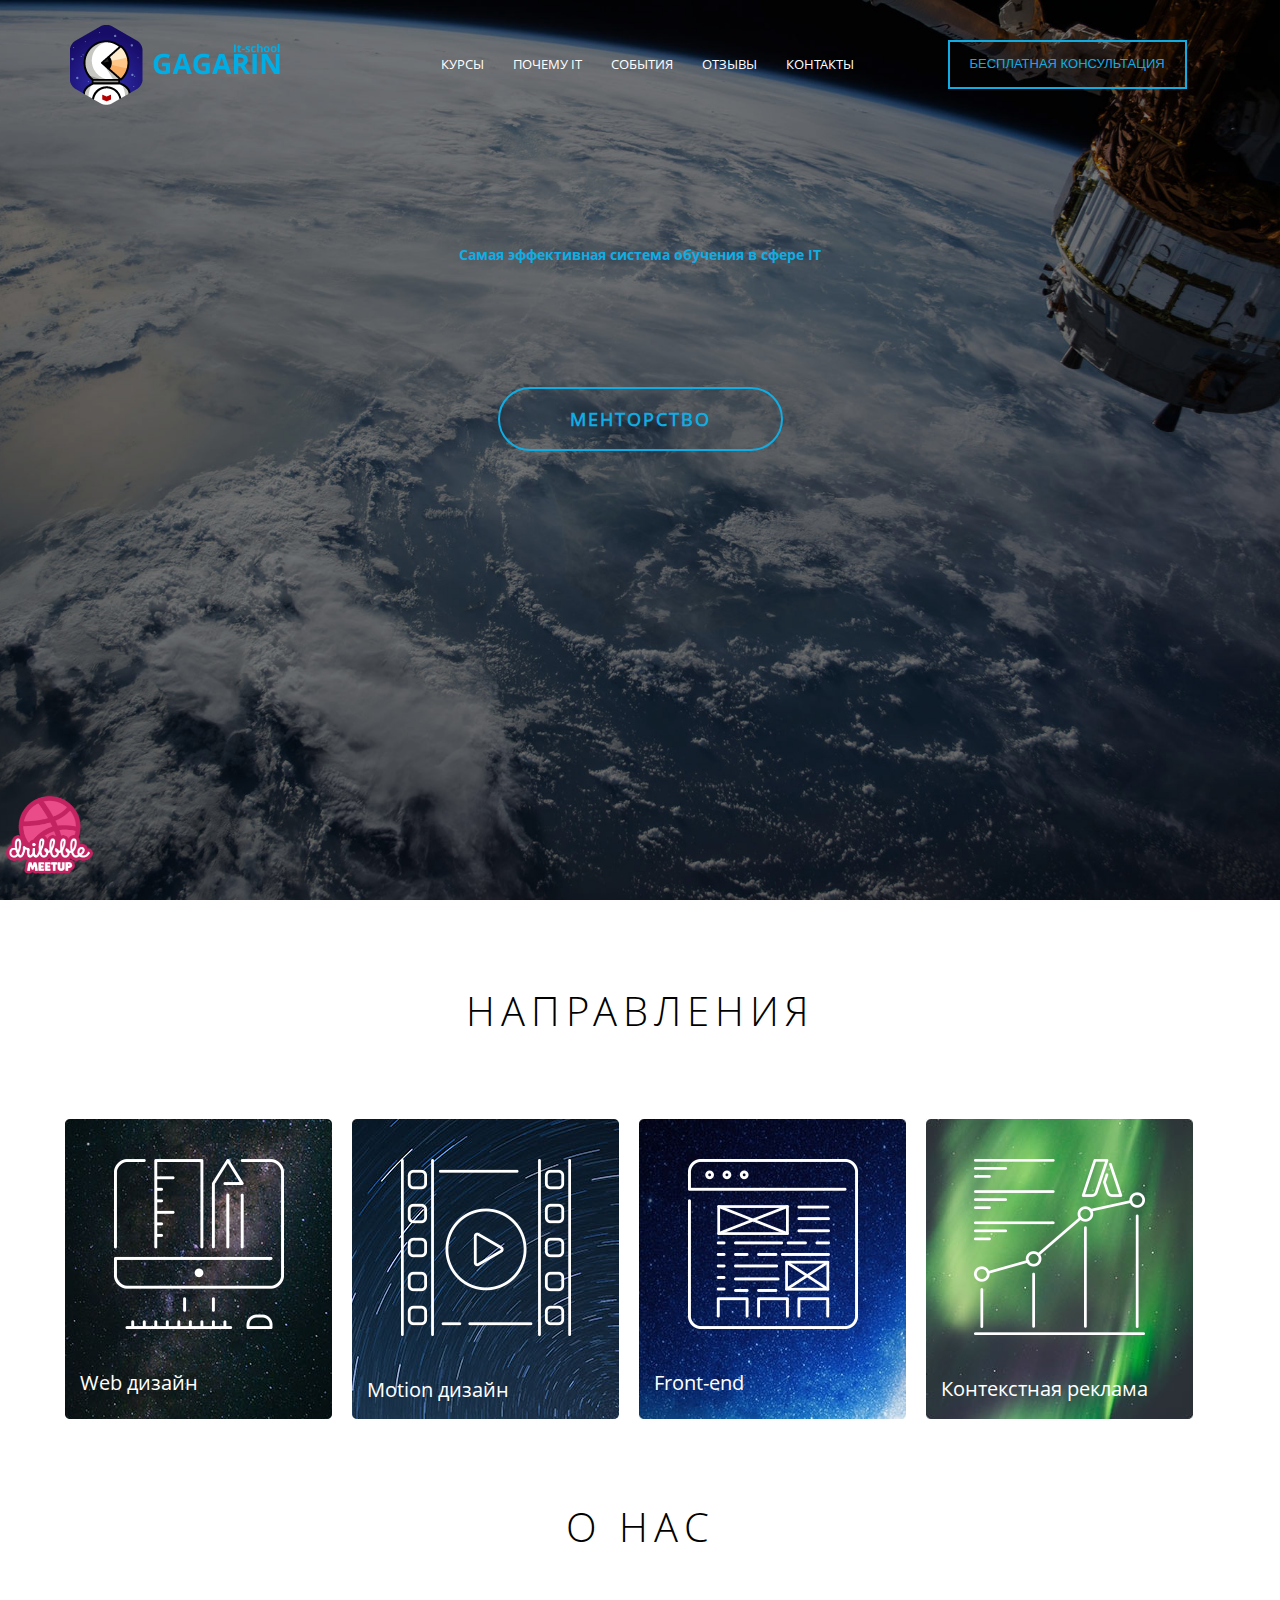
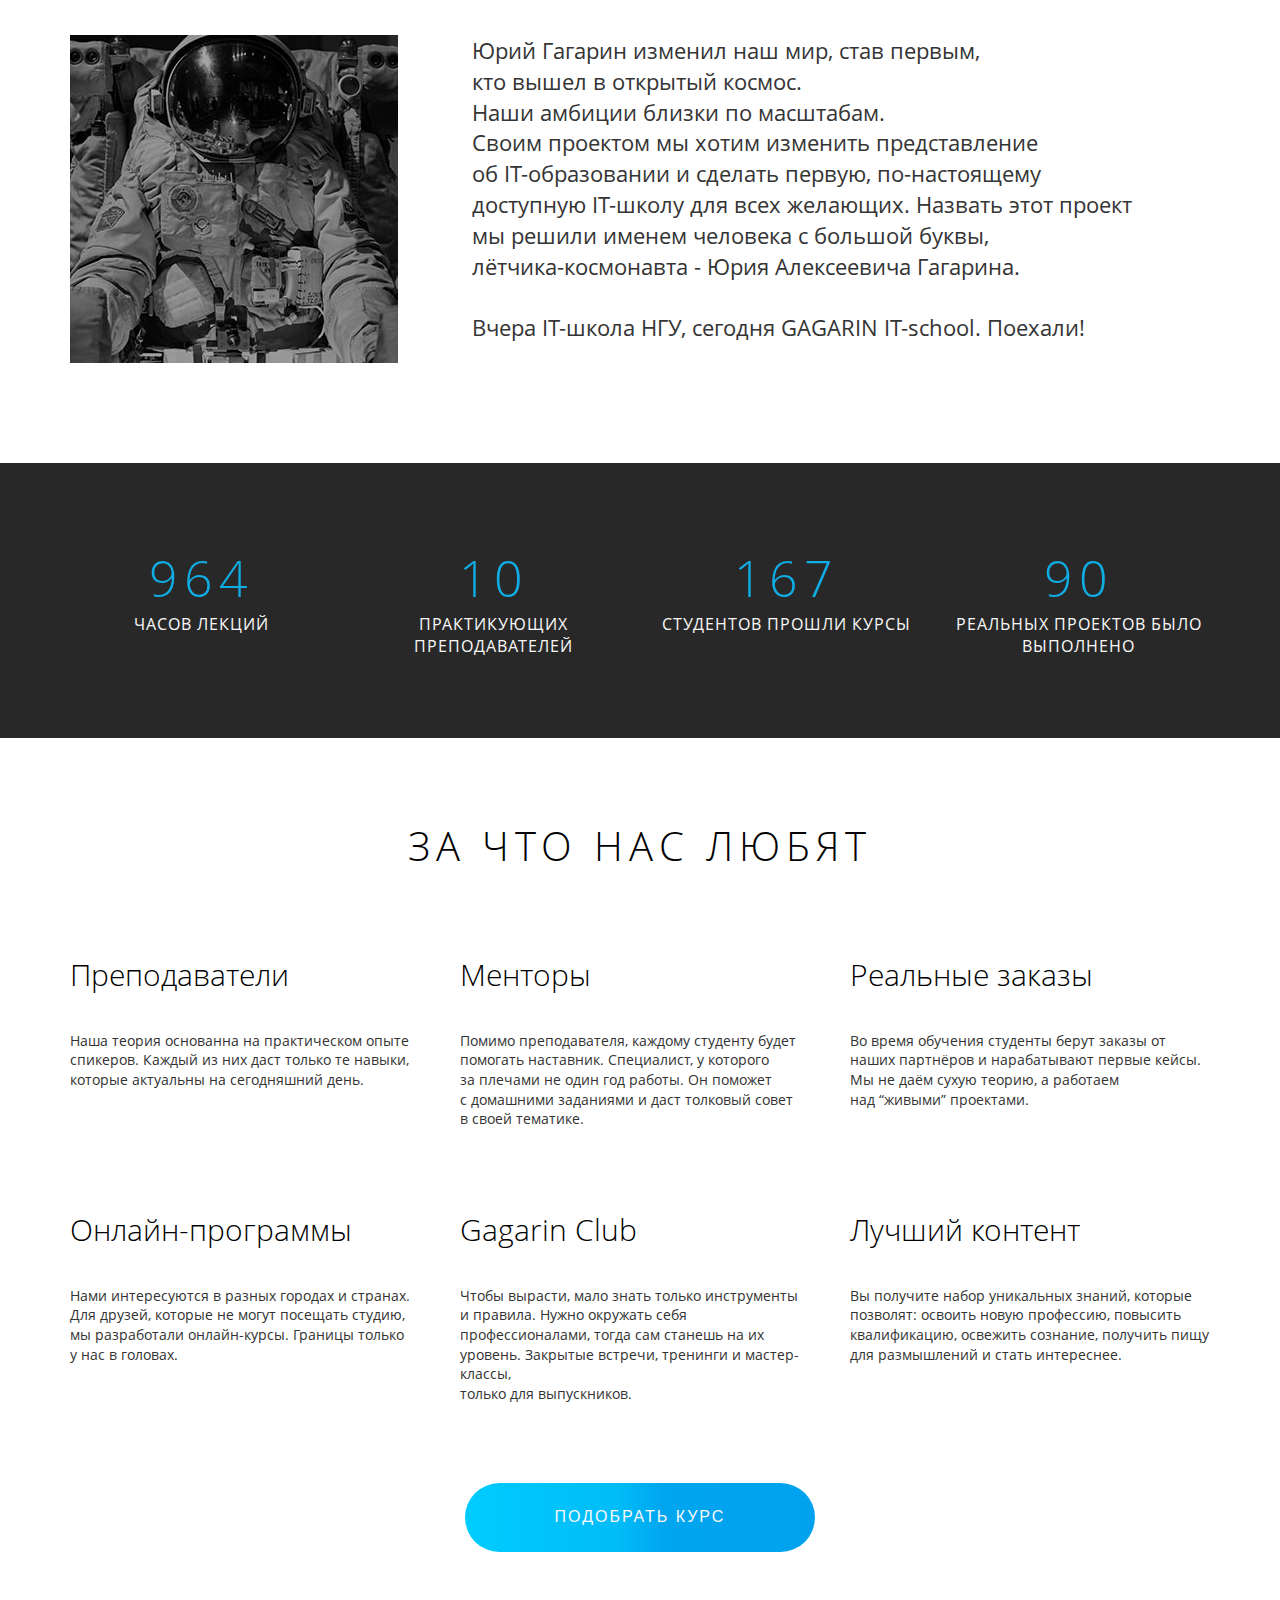
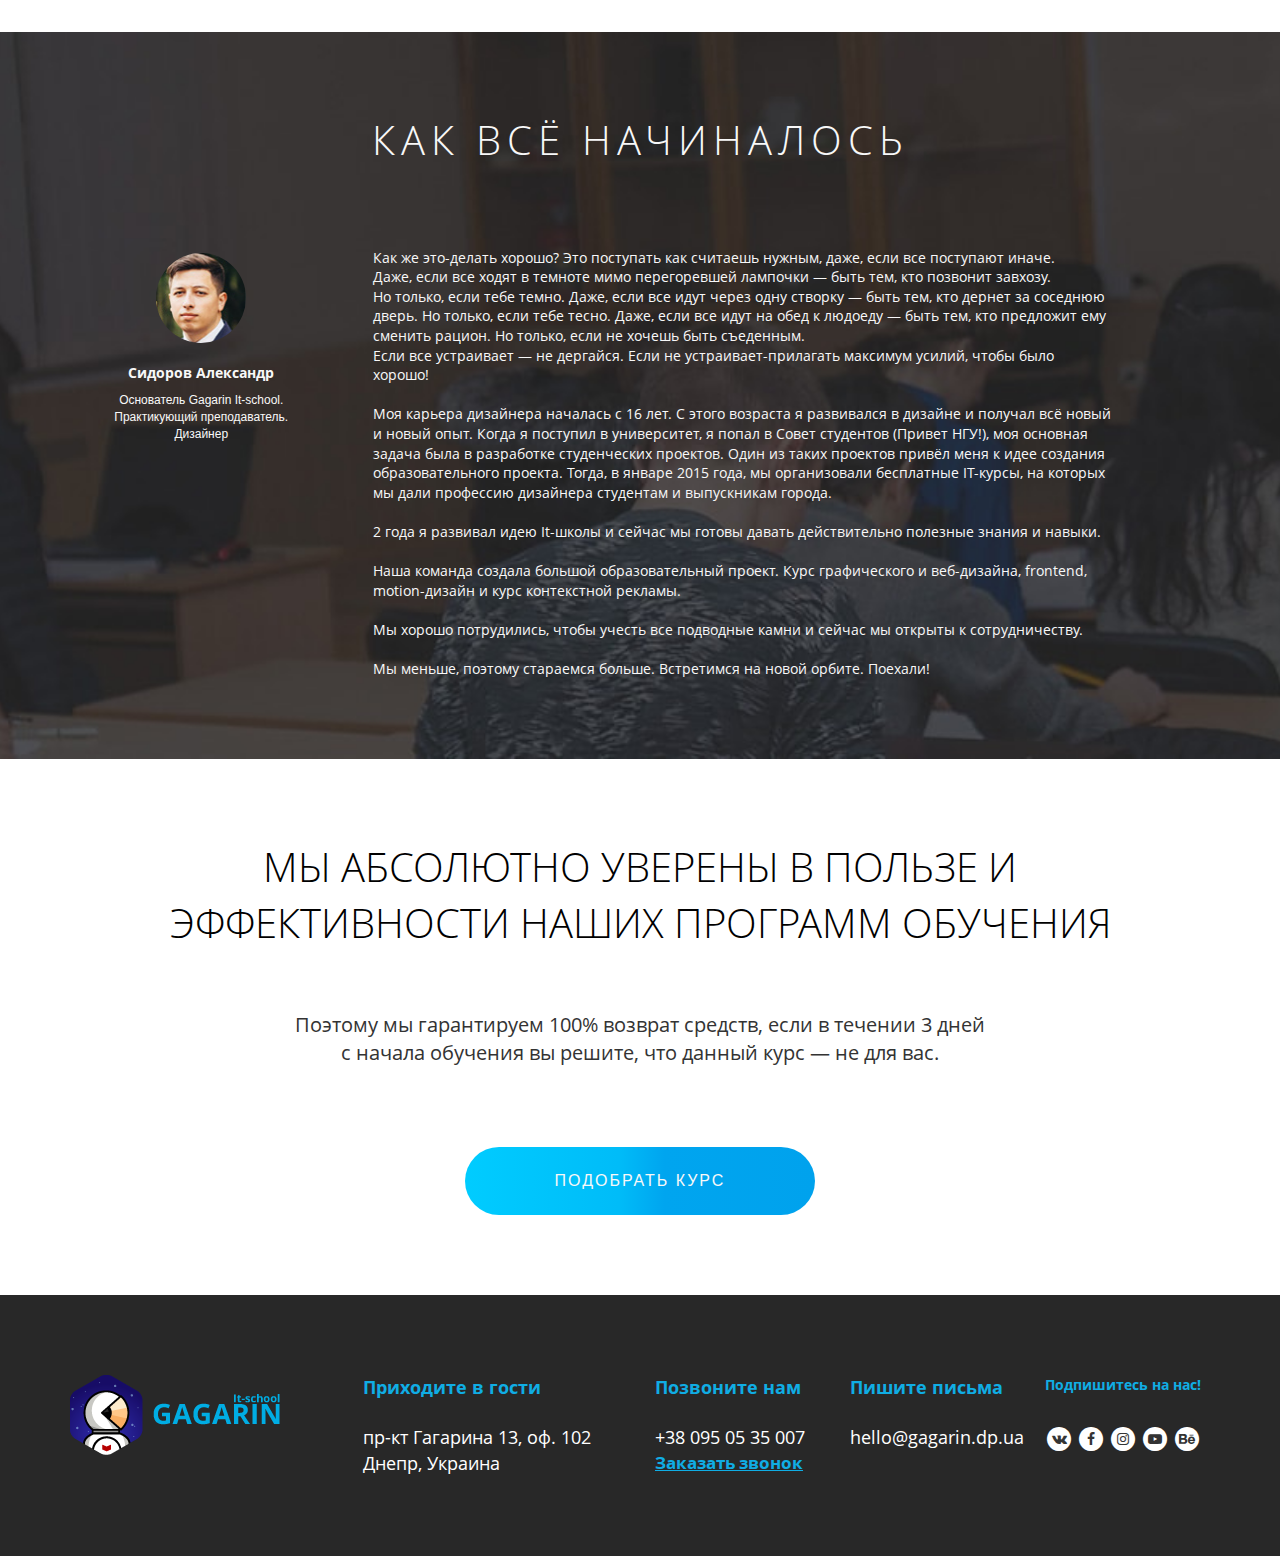
==== index.html @ 07a36a1b "first commit" ====
<!DOCTYPE html>
<html lang="ru">
<head>
	<meta charset="utf-8" />
	<title>Gagarin It-school</title>
	<meta http-equiv="X-UA-Compatible" content="IE=edge" />
	<meta name="viewport" content="width=device-width, initial-scale=1.0" />
	<link rel="shortcut icon" href="favicon.png" type="image/png">
	<link rel="stylesheet" href="libs/bootstrap/bootstrap-grid.min.css" />
	<link rel="stylesheet" href="libs/magnific-popup/magnific-popup.css" />
	<link rel="stylesheet" href="libs/font-awesome/css/font-awesome.min.css">
	<link rel="stylesheet" href="css/fonts.css" />
	<link rel="stylesheet" href="css/main.css" />
	<link rel="stylesheet" href="css/media.css" />
</head>
<body>
	
	<header class="main_head">
		<div class="container">
			<div class="row">
				<div class="col-md-3 logo_wrap">
					<a href="index.html" class="logo"></a>
				</div>
				<div class="col-md-6">
					<ul class="nav">
						<li><a href="#cours">Курсы</a></li>
						<li><a href="why_it.html">Почему IT</a></li>
						<li><a href="ivents.html">События</a></li>
						<li><a href="reviews.html">Отзывы</a></li>
						<!-- <li><a href="blog">Блог</a></li> -->
						<li><a href="contacts.html">Контакты</a></li>
					</ul>
				</div>
				<div class="col-md-3">
					<button iddiv="box_1" class="mymagicoverbox nav_button" href="#">Бесплатная консультация</button>
				</div>
			</div>

			<div class="row main_head_text">
				<div class="col-md-10 col-md-push-1">
					<p>Самая эффективная система обучения в сфере IT</p>
					<h1>выйди на новую образовательную высоту	<br>в gagarin it-school</h1>
				</div>
				<div class="col-md-12">
					<button iddiv="box_5" class="mymagicoverbox nav_button header_button" href="#">Менторство</button>
				</div>
			</div>
		</div>
		<div class="container">
		<div class="row meetup">
			<div class="col-md-12">
				<a href="" iddiv="box_4" class="mymagicoverbox"><img src="img/meetup.png" height="79" width="89" alt=""></a>
			</div>
		</div>
		</div>
	</header>

	<!-- <a href="#top" class="scroll_top">
		<i class="fa fa-circle fa-stack-2x"></i>
		<i class="fa fa-chevron-up"></i>
	</a> -->
	

	<!-- pop up -->
	<div align="center" id="pop__up"> 
	<div id="myfond_gris" opendiv=""></div>

		<div class="container">
		<div class="row">
		<div class="col-sm-8">	

			<div id="box_1" class="mymagicoverbox_fenetre">
				<div class="row">
					<div class="col-sm-1 col-sm-push-11">
						<span id="modal_close"></span>	
					</div>
				</div>	
				<div class="row">
					<div class="col-sm-12">
						<p>Бесплатная консультация</p>	
						<div class="mymagicoverbox_fenetreinterieur">
						<div align="center">
							<form action="send_consultation.php" method="post">
								<div class="col-sm-12 col-md-5 col-md-push-1">
									<input type="text" name="name" id="name" placeholder="Имя" required>
								</div>
								<div class="col-sm-12 col-md-5 col-md-push-1">
									<input type="email" name="email" placeholder="Email" id="email"required>
								</div>
								<div class="col-sm-12">
									<textarea name="message" placeholder="Сообщение" required></textarea>
								</div>
								<div class="col-sm-12">
									<button class="btn_form" target="_blank">Получить консультацию</button>
								</div>
							</form>
						</div>
						</div>
					</div>
				</div>
			</div>

		</div>
		</div>
		</div>

	</div> <!-- pop up -->

	
	<!-- pop up 2 -->
	<div align="center" id="pop__up"> 
	<div id="myfond_gris" opendiv=""></div>

		<div class="container">
		<div class="row">
		<div class="col-sm-8">	

			<div id="box_2" class="mymagicoverbox_fenetre">
				<div class="row">
					<div class="col-sm-1 col-sm-push-11">
						<span id="modal_close"></span>	
					</div>
				</div>	
				<div class="row">
					<div class="col-sm-12">
						<p>Подобрать курс</p>	
						<div class="mymagicoverbox_fenetreinterieur">
						<div align="center">
							<form action="send_cours.php" method="post">
								<div class="col-sm-12 col-md-5 col-md-push-1">
									<input type="text" name="name" id="name" placeholder="Имя" required>
								</div>
								<div class="col-sm-12 col-md-5 col-md-push-1">
									<input type="email" name="email" placeholder="Email" id="email"required>
								</div>
								<div class="col-sm-12">
									<textarea name="message" placeholder="Сообщение" required></textarea>
								</div>
								<div class="col-sm-12">
									<button class="btn_form" target="_blank">Получить консультацию</button>
								</div>
							</form>
						</div>
						</div>
					</div>
				</div>
			</div>

		</div>
		</div>
		</div>

	</div> 
	<!-- pop up -->


	<!-- pop up 4 -->
	<div align="center" id="pop__up"> 
	<div id="myfond_gris" opendiv=""></div>

		<div class="container">
			<div class="row dribble_popup">
			<div id="box_4" class="mymagicoverbox_dribble">
				<div class="col-sm-6 dribble_popup_img">
					<img src="img/dribble_popup.jpg" height="375" width="332" alt="">
				</div>

				<div class="col-sm-6 dribble_popup_form">
					<div class="col-sm-1 col-sm-push-12">
						<span id="dribble_modal_close"></span>
					</div>
					<h2>DRIBBBLE презентация</h2>
					<p>Мы вышлем 100 вопросов	<br>по упаковке и презентацию <br>с Dribbble Мeetup вам на почту</p>
					<form action="send_dribble.php" method="post">
						<input type="text" name="name" id="name" placeholder="Ваше имя" required>
						<input type="email" name="email" placeholder="Ваша почта" id="email" required>
						<button>Получить файлы</button>
					</form>
				</div>
			</div>
			</div>
		</div>
	</div>
	</div>	
	<!-- pop up -->

	<!-- pop up 5 -->
	<div align="center" id="pop__up"> 
	<div id="myfond_gris" opendiv=""></div>

		<div class="container">
		<div class="row">
		<div class="col-sm-12">	
			<div id="box_5" class="mymagicoverbox_fenetre">
				<div class="row">
					<div class="col-sm-1 col-sm-push-11">
						<span id="dribble_modal_close"></span>	
					</div>
				</div>	
				<div class="row">
					<div class="col-sm-12 bg_popup_mentors">
						<h2>мы ищем таланты</h2>
						<p>У вас большой опыт в своей сфере?<br>
						Поделитесь им с людьми, которые нуждаются в наставнике.<br>
						Приглашаем вас на роль преподавателя<br>
						и наставника в  IT-школу Gagarin. Нам необходимы энтузиасты,<br>
						желающие сделать большой вклад в развитие IT-индустрии страны!</p>
						<form action="send_mentors.php" method="post" class="form_mentors">
							<input type="text" name="name" id="name" placeholder="Ваше имя" required>
							<input type="email" name="email" placeholder="Ваша почта" id="email" required>
							<input type="phone" name="phone" placeholder="Ваш телефон" id="phone" required>
							<button align="center">ХОЧУ ПОМОГАТЬ ЛЮДЯМ</button>
						</form>
					</div>
				</div>


			</div>

		</div>
		</div>
		</div>

	</div> 
	<!-- pop up -->



	

	

	<section class="directions">
		<a id="cours"></a>
		<div class="container">
			<div class="row">
				<div class="col-md-12">
					<h2>Направления</h2>
				</div>
			</div>
			<div class="row">
				<div class="col-md-3 web_design directions_img">
					<a href="http://design.gagarin.dp.ua" target="_blank"><img src="img/web_vector.png" height="170" width="170" alt="">
					<p>Web дизайн</p></a>
				</div>
				<div class="col-md-3 motion directions_img">
					<a href="cours/motion.html" target="_blank"><img src="img/motion_vector.png" height="177" width="170" alt="">
					<p>Motion дизайн</p></a>
				</div>
				<div class="col-md-3 frontend directions_img">
					<a href="cours/frontend.html" target="_blank"><img src="img/frontend_vector.png" height="170" width="170" alt="">
					<p>Front-end</p></a>
				</div>
				<div class="col-md-3 adw directions_img">
					<a href="http://contecst.gagarin.dp.ua" target="_blank"><img src="img/adw_vector.png" height="176" width="171" alt="">
					<p>Контекстная реклама</p></a>
				</div>
			</div>
		</div>
	</section>

	<section class="about_us">
		<div class="container">
			<div class="row">
				<div class="col-md-12">
					<h2>О нас</h2>
				</div>
			</div>
			<div class="row">
				<div class="col-md-4">
					<img src="img/about_us.jpg" height="328" width="328" alt="">
				</div>
				<div class="col-md-8 about_us_text">
					<p>Юрий Гагарин изменил наш мир, став первым, <br>кто вышел в открытый космос. 
					<br>Наши амбиции близки по масштабам. 
					<br>Своим проектом мы хотим изменить представление	<br>об IT-образовании и сделать первую, по-настоящему <br>доступную IT-школу для всех желающих. Назвать этот проект <br>мы решили именем человека с большой буквы, 
					<br>лётчика-космонавта - Юрия Алексеевича Гагарина.
					<br><br>Вчера IT-школа НГУ, сегодня GAGARIN IT-school. Поехали!</p>
				</div>
			</div>
		</div>
	</section>

	<section class="statistic">
		<div class="container">
			<div class="row" id="counts">
				<div class="col-md-3">
					<span class="spincrement">964</span>
					<p>Часов лекций</p>
				</div>
				<div class="col-md-3">
					<span class="spincrement">10</span>
					<p>Практикующих преподавателей</p>
				</div>
				<div class="col-md-3">
					<span class="spincrement">167</span>
					<p>Студентов прошли курсы</p>
				</div>
				<div class="col-md-3">
					<span class="spincrement">90</span>
					<p>реальных проектов было выполнено</p>
				</div>
			</div>
		</div>
	</section>

	<section class="what_we_love">
		<div class="container">
			<div class="row">
				<div class="col-md-12">
					<h2>За что нас любят</h2>
				</div>
			</div>
			<div class="row">
				<div class="col-md-4">
					<h3>Преподаватели</h3>
					<p>Наша теория основанна на практическом опыте спикеров. Каждый из них даст только те навыки, которые актуальны на сегодняшний день.</p>
				</div>
				<div class="col-md-4">
					<h3>Менторы</h3>
					<p>Помимо преподавателя, каждому студенту будет помогать наставник. Специалист, у которого <br>за плечами не один год работы. Он поможет <br>с домашними заданиями и даст толковый совет <br>в своей тематике.</p>
				</div>
				<div class="col-md-4">
					<h3>Реальные заказы</h3>
					<p>Во время обучения студенты берут заказы от наших партнёров и нарабатывают первые кейсы. <br>Мы не даём сухую теорию, а работаем <br>над “живыми” проектами.</p>
				</div>
			</div>
			<div class="row">
				<div class="col-md-4">
					<h3>Онлайн-программы</h3>
					<p>Нами интересуются в разных городах и странах. Для друзей, которые не могут посещать студию, <br>мы разработали онлайн-курсы. Границы только <br>у нас в головах.</p>
				</div>
				<div class="col-md-4">
					<h3>Gagarin Club</h3>
					<p>Чтобы вырасти, мало знать только инструменты	<br>и правила. Нужно окружать себя профессионалами, тогда сам станешь на их уровень. Закрытые встречи, тренинги и мастер-классы, <br>только для выпускников.</p>
				</div>
				<div class="col-md-4">
					<h3>Лучший контент</h3>
					<p>Вы получите набор уникальных знаний, которые позволят: освоить новую профессию, повысить квалификацию, освежить сознание, получить пищу для размышлений и стать интереснее.</p>
				</div>
			</div>
			<div class="row">
				<div class="col-md-12 button_gradient_position">
					<button iddiv="box_2" class="mymagicoverbox button_gradient" href="#">Подобрать курс</button>
				</div>
			</div>
		</div>
	</section>

	<section class="start">
		<div class="container">
			<div class="row">
				<div class="col-md-12">
					<h2>как всё начиналось</h2>
				</div>
			</div>
			<div class="row">
				<div class="col-md-3 start_img">
					<img src="img/icon_director.jpg" alt="">
					<span>Сидоров Александр</span>
					<p>Основатель Gagarin It-school. 
					<br>Практикующий преподаватель. 
					<br>Дизайнер</p>
				</div>
				<div class="col-md-8 start_info">
					<p>Как же это-делать хорошо? Это поступать как считаешь нужным, даже, если все поступают иначе. 
					<br>Даже, если все ходят в темноте мимо перегоревшей лампочки — быть тем, кто позвонит завхозу. <br>Но только, если тебе темно. Даже, если все идут через одну створку — быть тем, кто дернет за соседнюю дверь. Но только, если тебе тесно. Даже, если все идут на обед к людоеду — быть тем, кто предложит ему сменить рацион. Но только, если не хочешь быть съеденным. <br>Если все устраивает — не дергайся. Если не устраивает-прилагать максимум усилий, чтобы было хорошо!<br><br>
					Моя карьера дизайнера началась с 16 лет. С этого возраста я развивался в дизайне и получал всё новый <br>и новый опыт. Когда я поступил в университет, я попал в Совет студентов (Привет НГУ!), моя основная задача была в разработке студенческих проектов. Один из таких проектов привёл меня к идее создания образовательного проекта. Тогда, в январе 2015 года, мы организовали бесплатные IT-курсы, на которых мы дали профессию дизайнера студентам и выпускникам города.<br><br> 
					2 года я развивал идею It-школы и сейчас мы готовы давать действительно полезные знания и навыки.<br><br>
					Наша команда создала большой образовательный проект. Курс графического и веб-дизайна, frontend, motion-дизайн и курс контекстной рекламы.<br><br>
					Мы хорошо потрудились, чтобы учесть все подводные камни и сейчас мы открыты к сотрудничеству.<br><br> 
					Мы меньше, поэтому стараемся больше. Встретимся на новой орбите. Поехали!</p>
				</div>
			</div>
		</div>
	</section>

	<section class="special_offer">
		<div class="container">
			<div class="row">
				<div class="col-md-10 col-md-push-1">
					<h2>Мы абсолютно уверены в пользе и эффективности наших программ обучения</h2>
				</div>
				<div class="col-md-8 col-md-push-2">
					<p>Поэтому мы гарантируем 100% возврат средств, если в течении 3 дней 
					<br>с начала обучения вы решите, что данный курс — не для вас.</p>
				</div>
				<div class="col-md-12 button_gradient_position">
					<button iddiv="box_2" class="mymagicoverbox button_gradient" href="#">Подобрать курс</button>
				</div>
			</div>
		</div>
	</section>

	<footer>
		<div class="container">
			<div class="row footer_info">
				<div class="col-md-3">
					<a href="index.html" class="logo"></a>
				</div>
				<div class="col-md-3">
					<h4>Приходите в гости</h4>
					<p>пр-кт Гагарина 13, оф. 102 Днепр, Украина</p>
				</div>
				<div class="col-md-2">
					<h4>Позвоните нам</h4>
					<p>+38 095 05 35 007</p>
					<div iddiv="box_1" class="mymagicoverbox phone">Заказать звонок</div>
				</div>
				<div class="col-md-2">
					<h4>Пишите письма</h4>
					<p>hello@gagarin.dp.ua</p>
				</div>
				<div class="col-md-2">
					<h5>Подпишитесь на нас!</h5>
					<span class="fa-stack fa-1x">
						<a href="https://vk.com/itgagarin" target="_blank">
							<i class="fa fa-circle fa-stack-2x"></i>
							<i class="fa fa-vk fa-stack-1x"></i>
						</a>
					</span>
					<span class="fa-stack fa-1x">
						<a href="https://www.facebook.com/itgagarin/" target="_blank">
							<i class="fa fa-circle fa-stack-2x"></i>
							<i class="fa fa-facebook fa-stack-1x"></i>
						</a>
					</span>
					<span class="fa-stack fa-1x">
						<a href="https://www.instagram.com/gagarin_it/" target="_blank">
							<i class="fa fa-circle fa-stack-2x"></i>
							<i class="fa fa-instagram fa-stack-1x"></i>
						</a>
					</span>
					<span class="fa-stack fa-1x">
						<i class="fa fa-circle fa-stack-2x"></i>
						<i class="fa fa-youtube-play fa-stack-1x"></i>
					</span>
					<span class="fa-stack fa-1x">
						<i class="fa fa-circle fa-stack-2x"></i>
						<i class="fa fa-behance fa-stack-1x"></i>
					</span>
				</div>
			</div>
		</div>
	</footer>

	<!--[if lt IE 9]>
	<script src="libs/html5shiv/es5-shim.min.js"></script>
	<script src="libs/html5shiv/html5shiv.min.js"></script>
	<script src="libs/html5shiv/html5shiv-printshiv.min.js"></script>
	<script src="libs/respond/respond.min.js"></script>
	<![endif]-->
	
	<script src="libs/jquery/jquery.min.js"></script>
	<script src="libs/magnific-popup/jquery.magnific-popup.min.js"></script>
	<script src="libs/numbers-count/jquery.spincrement.min.js"></script>
	<script src="js/common.js"></script>
	<script>
		// numbers count
		var show = true;
		var countbox = "#counts";
		$(window).on("scroll load resize", function(){

		    if(!show) return false;                   // Отменяем показ анимации, если она уже была выполнена

		    var w_top = $(window).scrollTop();        // Количество пикселей на которое была прокручена страница
		    var e_top = $(countbox).offset().top;     // Расстояние от блока со счетчиками до верха всего документа

		    var w_height = $(window).height();        // Высота окна браузера
		    var d_height = $(document).height();      // Высота всего документа

		    var e_height = $(countbox).outerHeight(); // Полная высота блока со счетчиками

		    if(w_top + 550 >= e_top || w_height + w_top == d_height || e_height + e_top < w_height){
		        $(".spincrement").spincrement({
		            thousandSeparator: "",
		            duration: 2000
		        });

		        show = false;
		    }
		});
	</script>
	<!-- Yandex.Metrika counter --><!-- /Yandex.Metrika counter -->
	<!-- Google Analytics counter --><!-- /Google Analytics counter -->
</body>
</html>
---- css/fonts.css ----
@font-face {
  font-family: "OpenSans";
  font-style: normal;
  font-weight: normal;
  src: url("../fonts/OpenSans-Regular/OpenSans-Regular.eot?#iefix") format("embedded-opentype"), url("../fonts/OpenSans-Regular/OpenSans-Regular.woff") format("woff"), url("../fonts/OpenSans-Regular/OpenSans-Regular.ttf") format("truetype"); }
@font-face {
  font-family: "OpenSans-Bold";
  font-style: normal;
  font-weight: 700;
  src: url("../fonts/OpenSans-Bold/OpenSans-Bold.eot?#iefix") format("embedded-opentype"), url("../fonts/OpenSans-Bold/OpenSans-Bold.woff") format("woff"), url("../fonts/OpenSans-Bold/OpenSans-Bold.ttf") format("truetype"); }
@font-face {
  font-family: "OpenSans-Light";
  font-style: normal;
  font-weight: 300;
  src: url("../fonts/OpenSans-Light/OpenSans-Light.eot?#iefix") format("embedded-opentype"), url("../fonts/OpenSans-Light/OpenSans-Light.woff") format("woff"), url("../fonts/OpenSans-Light/OpenSans-Light.ttf") format("truetype"); }
@font-face {
  font-family: "OpenSans-Italic";
  font-style: normal;
  font-weight: 400;
  src: url("../fonts/OpenSans-Italic/OpenSans-Italic.eot?#iefix") format("embedded-opentype"), url("../fonts/OpenSans-Italic/OpenSans-Italic.woff") format("woff"), url("../fonts/OpenSans-Italic/OpenSans-Italic.ttf") format("truetype"); }
@font-face {
  font-family: "OpenSans-Semibold";
  font-style: normal;
  font-weight: 700;
  src: url("../fonts/OpenSans-Semibold/OpenSans-Semibold.eot?#iefix") format("embedded-opentype"), url("../fonts/OpenSans-Semibold/OpenSans-Semibold.woff") format("woff"), url("../fonts/OpenSans-Semibold/OpenSans-Semibold.ttf") format("truetype"); }
@font-face {
  font-family: "BebasNeue-Bold";
  font-style: normal;
  font-weight: 800;
  src: url("../fonts/BebasNeue-Bold/BebasNeue-Bold.eot?#iefix") format("embedded-opentype"), url("../fonts/BebasNeue-Bold/BebasNeue-Bold.woff") format("woff"), url("../fonts/BebasNeue-Bold/BebasNeue-Bold.ttf") format("truetype"); }
---- css/main.css ----
@charset "UTF-8";
@import url(normalize.css);
button:active, button:focus {
  outline: none; }

button::-moz-focus-inner {
  border: none; }

html {
  overflow-x: hidden; }

body {
  padding: 0;
  margin: 0;
  font-family: "OpenSans", sans-serif;
  font-weight: normal;
  font-size: 14px;
  line-height: 1.4;
  overflow-x: hidden;
  -webkit-overflow-scrolling: touch; }

textarea:focus,
input:focus {
  outline: none; }

li {
  list-style-type: none; }

section {
  width: 100%;
  height: auto;
  display: block;
  padding: 40px 0; }

h2 {
  margin: 0;
  padding: 0;
  padding-bottom: 80px;
  font-family: "OpenSans-Light", sans-serif;
  font-weight: 200;
  font-size: 40px;
  text-transform: uppercase;
  text-align: center;
  color: #000;
  letter-spacing: 6px; }

h3 {
  font-family: "OpenSans-Light", sans-serif;
  font-weight: 200;
  font-size: 30px;
  color: #000;
  margin: 0;
  padding: 0; }

h4 {
  margin: 0;
  padding: 0; }

h5 {
  margin: 0;
  padding: 0; }

p {
  margin: 0;
  padding: 0; }

.main_head {
  background: url(../img/bg_header.jpg) no-repeat top center;
  background-size: cover; }
  .main_head_text {
    text-align: center;
    padding-top: 140px; }
    .main_head_text p {
      font-family: "OpenSans-Bold", sans-serif;
      font-weight: 700;
      font-size: 14px;
      color: #10ade4; }
    .main_head_text h1 {
      font-family: "OpenSans-Light", sans-serif;
      font-weight: 100;
      font-size: 30px;
      color: #fff;
      text-transform: uppercase;
      text-align: center;
      line-height: 1.2;
      opacity: 0;
      -webkit-animation: letter_spacing 1.5s linear forwards;
              animation: letter_spacing 1.5s linear forwards;
      -webkit-animation-delay: 1s;
              animation-delay: 1s; }
@-webkit-keyframes letter_spacing {
  0% {
    letter-spacing: 3px;
    opacity: 0; }
  100% {
    letter-spacing: 6px;
    opacity: 1; } }
@keyframes letter_spacing {
  0% {
    letter-spacing: 3px;
    opacity: 0; }
  100% {
    letter-spacing: 6px;
    opacity: 1; } }
.logo {
  background: url(../img/logo.png);
  display: block;
  width: 210px;
  height: 80px;
  margin-top: 25px; }

.nav {
  padding-top: 40px;
  text-align: center; }
  .nav li {
    display: inline-block;
    padding-right: 25px; }
    .nav li a {
      font-size: 13px;
      text-transform: uppercase;
      color: #fff; }
      .nav li a:hover {
        -webkit-transition: ease 0.3s;
                transition: ease 0.3s;
        color: #10ade4; }

.nav_button {
  text-align: right;
  color: #10ade4;
  font-size: 13px;
  text-transform: uppercase;
  background: transparent;
  border: 2px solid #10ade4;
  padding: 15px 20px;
  margin-top: 40px; }
  .nav_button:hover {
    -webkit-transition: ease 0.3s;
            transition: ease 0.3s;
    background: #10ade4;
    color: #f8f8f8; }

.header_button {
  margin-top: 10px;
  font-size: 18px;
  font-family: "OpenSans", sans-serif;
  border-radius: 40px;
  padding: 20px 70px;
  letter-spacing: 2px;
  font-weight: 600; }
  .header_button:hover {
    -webkit-transition: ease 0.3s;
            transition: ease 0.3s;
    background: #10ade4;
    color: #f8f8f8; }

#modal_close {
  position: absolute;
  right: 40px;
  top: 20px;
  width: 30px;
  height: 30px;
  z-index: 10;
  cursor: pointer; }
  #modal_close:before, #modal_close:after {
    position: absolute;
    left: 15px;
    content: " ";
    height: 33px;
    width: 2px;
    background: #10ade4; }
  #modal_close:before {
    -webkit-transform: rotate(45deg);
        -ms-transform: rotate(45deg);
            transform: rotate(45deg); }
  #modal_close:after {
    -webkit-transform: rotate(-45deg);
        -ms-transform: rotate(-45deg);
            transform: rotate(-45deg); }

.mymagicoverbox_fenetre {
  width: 680px;
  left: -340px;
  z-index: 9999;
  position: fixed;
  margin-left: 50%;
  top: 20px;
  text-align: center;
  display: none;
  background-color: #ffffff; }
  .mymagicoverbox_fenetre p {
    margin: 70px 0 10px 0;
    padding: 0 19px;
    text-align: center;
    font-family: "Montserrat-SemiBold", sans-serif;
    font-size: 18px;
    text-transform: uppercase;
    color: #413d4b; }

.mymagicoverbox_fenetreinterieur {
  height: 400px;
  text-align: center;
  overflow: auto;
  background-color: #ffffff;
  margin-top: 10px; }

#myfond_gris {
  display: none;
  background-color: #000000;
  opacity: 0.88;
  width: 100%;
  height: 100%;
  z-index: 9998;
  position: fixed;
  top: 0;
  bottom: 0;
  right: 0;
  left: 0; }

input {
  background: none;
  border: none;
  border-bottom: 2px solid #353535;
  color: #353535;
  text-align: center;
  font-size: 18px;
  font-family: "Montserrat-Light", sans-serif;
  padding-top: 30px;
  padding-bottom: 5px;
  margin-bottom: 45px;
  width: 100%; }
  input::-webkit-input-placeholder {
    color: #353535; }
  input::-moz-placeholder {
    color: #353535; }
  input:-ms-input-placeholder {
    color: #353535; }
  input::placeholder {
    color: #353535; }
  input:focus {
    border-bottom: 2px solid #10ade4;
    color: #10ade4;
    -webkit-transition: ease 0.4s;
            transition: ease 0.4s; }

textarea {
  font-family: "Montserrat-Light", sans-serif;
  font-size: 18px;
  background: none;
  width: 83%;
  min-height: 170px;
  border: 2px solid #353535;
  resize: none;
  padding: 15px 10px; }
  textarea:focus {
    color: #10ade4; }
  textarea::-webkit-input-placeholder {
    color: #353535; }
  textarea::-moz-placeholder {
    color: #353535; }
  textarea:-ms-input-placeholder {
    color: #353535; }
  textarea::placeholder {
    color: #353535; }
    textarea::-webkit-input-placeholder:focus {
      color: transparent; }
    textarea::-moz-placeholder:focus {
      color: transparent; }
    textarea:-ms-input-placeholder:focus {
      color: transparent; }
    textarea::placeholder:focus {
      color: transparent; }

.btn_form {
  text-align: center;
  text-transform: uppercase;
  font-weight: 800;
  font-size: 16px;
  color: #10ade4;
  background: transparent;
  padding: 20px 55px;
  margin-top: 25px;
  border: 2px solid #10ade4; }
  .btn_form:hover {
    -webkit-transition: ease 0.3s;
            transition: ease 0.3s;
    background: #10ade4;
    color: #f8f8f8; }

.directions h2 {
  position: relative;
  padding-top: 40px; }
.directions_img {
  width: 267px;
  height: 300px;
  margin: 0 10px; }
  .directions_img img {
    display: block;
    margin: 40px auto; }
  .directions_img p {
    font-size: 20px;
    color: #fff; }

.web_design {
  background: url(../img/web.jpg) no-repeat center center; }

.motion {
  background: url(../img/motion.jpg) no-repeat center center; }

.frontend {
  background: url(../img/frontend.jpg) no-repeat center center; }

.adw {
  background: url(../img/adw.jpg) no-repeat center center; }

.about_us {
  padding-bottom: 100px; }
  .about_us_text {
    position: relative; }
    .about_us_text::before {
      content: " ";
      display: inline-block;
      height: 100%;
      width: 1%;
      vertical-align: middle; }
    .about_us_text p {
      display: inline-block;
      vertical-align: middle;
      font-size: 22px;
      color: #353535; }

.statistic {
  padding: 80px 0;
  background: #282828;
  text-align: center; }
  .statistic span {
    font-family: "OpenSans-Light", sans-serif;
    font-weight: 200;
    font-size: 50px;
    color: #10ade4;
    letter-spacing: 6px;
    padding-bottom: 20px; }
  .statistic p {
    font-size: 16px;
    color: #f8f8f8;
    text-transform: uppercase;
    letter-spacing: 1px; }

.what_we_love {
  padding: 80px 0; }
  .what_we_love h3 {
    padding-bottom: 35px; }
  .what_we_love p {
    padding-bottom: 80px; }

.button_gradient {
  background: #00ccff;
  background: -webkit-linear-gradient(left, #00ccff 0%, #00bcf8 44%, #00a5ef 57%, #00a2ed 100%);
  background: linear-gradient(to right, #00ccff 0%, #00bcf8 44%, #00a5ef 57%, #00a2ed 100%);
  filter: progid:DXImageTransform.Microsoft.gradient( startColorstr='#00ccff', endColorstr='#00a2ed',GradientType=1 );
  border: none;
  border-radius: 40px;
  padding: 25px 90px;
  font-size: 16px;
  letter-spacing: 2px;
  text-transform: uppercase;
  color: #f8f8f8; }
  .button_gradient:hover {
    background: #00b7e5; }

.button_gradient_position {
  text-align: center; }

.start {
  padding: 80px 0;
  background: url(../img/start.jpg) no-repeat center center;
  background-size: cover;
  min-height: 450px; }
  .start h2 {
    color: #f8f8f8; }
  .start_img {
    text-align: center;
    padding-top: 5px; }
    .start_img img {
      width: 90px;
      height: 90px;
      border-radius: 50%; }
    .start_img span {
      display: block;
      font-family: "OpenSans-Bold", font-size;
      font-family: 700;
      font-size: 14px;
      color: #f8f8f8;
      padding-top: 20px; }
    .start_img p {
      font-family: "OpanSans-Light", sans-serif;
      font-weight: 200;
      font-size: 12px;
      color: #f8f8f8;
      padding-top: 10px; }
  .start_info {
    font-size: 14px;
    color: #f8f8f8; }
    .start_info p {
      padding-left: 10px; }

.special_offer {
  padding: 80px 0; }
  .special_offer h2 {
    letter-spacing: 0;
    padding-bottom: 60px; }
  .special_offer p {
    font-size: 20px;
    text-align: center;
    padding-bottom: 80px; }

footer {
  background: #282828;
  padding: 80px 0; }
  footer a {
    color: #353535; }

.footer_info a {
  margin: 0; }
.footer_info h4 {
  font-family: "OpenSans-Bold", sans-serif;
  font-weight: 700;
  font-size: 18px;
  color: #10ade4;
  padding-bottom: 25px; }
.footer_info p {
  font-size: 18px;
  color: #fff; }
.footer_info h5 {
  font-family: "OpenSans-Bold", sans-serif;
  font-weight: 700;
  font-size: 14px;
  color: #10ade4;
  padding-bottom: 25px; }

.phone {
  font-family: "OpenSans-Bold", sans-serif;
  font-weight: 700;
  font-size: 17px;
  text-decoration: underline;
  color: #10ade4;
  cursor: pointer; }

.fa-stack {
  padding-top: 5px;
  cursor: pointer; }

.fa-circle {
  color: #fff; }

.fa-vk:hover,
.fa-facebook:hover,
.fa-instagram:hover,
.fa-youtube-play:hover,
.fa-behance:hover {
  -webkit-transition: linear 0.2s;
          transition: linear 0.2s;
  color: #10ade4; }

/* WHY IT  ----------------------- */
.why_it_info {
  padding-top: 80px; }

.why__it_head {
  background: url(../img/bg_why_it.jpg) no-repeat center center;
  background-size: cover; }
  .why__it_head_text {
    text-align: center;
    padding-top: 140px; }
    .why__it_head_text h2 {
      font-family: "OpenSans-Light", sans-serif;
      font-weight: 100;
      font-size: 39px;
      color: #fff;
      text-transform: uppercase;
      text-align: center;
      line-height: 1.2;
      padding-bottom: 45px; }
    .why__it_head_text p {
      color: #fffefe;
      font-size: 22px; }

.why_it_table table {
  padding-bottom: 80px;
  margin: 0 auto;
  width: 100%;
  border-collapse: collapse
  /* ╨Я╨╛╨╗╨╛╤Б╨║╨╕ ╨┤╨╗╤П ╤Б╤В╤А╨╛╨║ */ }
  .why_it_table table tr:nth-child(even) {
    background: #c2eefc; }
  .why_it_table table th {
    background: #333;
    color: white;
    font-weight: bold; }
  .why_it_table table td {
    font-size: 18px;
    padding: 8px 30px;
    border-right: 7px solid #fff;
    text-align: left; }
    .why_it_table table td:last-child {
      border-right: none; }
    .why_it_table table td:nth-child(even) {
      text-align: right;
      width: 20%; }
.why_it_table p {
  font-family: "OpenSans-Italic", sans-serif;
  font-weight: 400;
  text-align: center;
  padding-top: 30px;
  color: #757575;
  font-size: 14px; }

.profession_dream {
  padding-bottom: 80px; }

/* REVIEWS ----------------------- */
.bg_reviews {
  background: #fff; }

.top_reviews {
  background: url(../img/bg_reviews.jpg) no-repeat center center;
  background-size: cover; }
  .top_reviews_text {
    padding-top: 230px; }
    .top_reviews_text h2 {
      font-family: "OpenSans-Light", sans-serif;
      font-weight: 100;
      font-size: 39px;
      color: #fff;
      text-transform: uppercase;
      text-align: center;
      line-height: 1.2; }

.block_reviews {
  padding-top: 80px; }

.reviews_wrap {
  padding: 0;
  margin: 0;
  background: #fff;
  margin: 25px;
  border-radius: 10px;
  box-shadow: 0px 0px 15px 1px rgba(0, 0, 0, 0.45);
  max-width: 45%; }
  .reviews_wrap:before {
    content: url(../img/quotes.png);
    width: 94px;
    height: 81px;
    position: absolute;
    right: 15px;
    top: 10px; }

.reviews_img {
  display: block;
  float: left; }
  .reviews_img img {
    border-radius: 9px 0 0 9px;
    margin-right: 25px;
    width: 253px;
    height: 253px; }

.reviews_text h4 {
  position: relative;
  font-family: "OpenSans-Semibold", sans-serif;
  font-weight: 700;
  color: #000;
  font-size: 22px;
  padding: 30px 0 15px 0; }
.reviews_text span {
  font-weight: 300;
  color: #10ade4;
  position: relative; }
.reviews_text p {
  color: #000;
  font-size: 12px;
  padding-top: 15px;
  padding-right: 15px; }

/* IVENTS ----------------------- */
.bg_ivents {
  background: url(../img/bg_reviews.jpg) no-repeat center center;
  background-size: cover; }

.top_ivents {
  padding-top: 200px; }
  .top_ivents h2 {
    font-family: "OpenSans-Light", sans-serif;
    font-weight: 100;
    font-size: 39px;
    color: #fff;
    text-transform: uppercase;
    text-align: center;
    line-height: 1.2; }

.ivents_block {
  padding: 40px; }
.ivents_img {
  width: 250px;
  height: 250px;
  overflow: hidden;
  margin-top: 10px; }
.ivents_info {
  padding-left: 80px; }
  .ivents_info h2 {
    padding: 0;
    font-size: 36px;
    letter-spacing: 0;
    text-align: left; }
  .ivents_info span {
    display: block;
    font-size: 13px;
    color: #10ade4;
    padding: 10px 0 15px 0; }
  .ivents_info p {
    font-size: 13px; }
  .ivents_info a {
    font-size: 13px;
    color: #10ade4;
    cursor: pointer; }
  .ivents_info li {
    font-size: 13px; }
  .ivents_info button {
    color: #10ade4;
    font-size: 13px;
    text-transform: uppercase;
    background: transparent;
    border: 2px solid #10ade4;
    padding: 20px 40px;
    margin-top: 28px; }
    .ivents_info button:hover {
      border: 2px solid #0e9bcd;
      color: #0e9bcd;
      -webkit-transition: ease 0.3s;
              transition: ease 0.3s; }

.ivents_hidden {
  display: none;
  padding-top: 15px; }
  .ivents_hidden li {
    list-style-type: disc; }

/* CONTACTS ----------------------- */
.bg_contacts {
  background: url(../img/bg_contacts.jpg) no-repeat center center;
  background-size: cover;
  position: relative; }

.top_contacts {
  padding-top: 120px; }
  .top_contacts h2 {
    font-family: "OpenSans-Light", sans-serif;
    font-weight: 100;
    font-size: 39px;
    color: #fff;
    text-transform: uppercase;
    text-align: center;
    line-height: 1.2;
    padding-bottom: 0; }
  .top_contacts p {
    text-align: center;
    padding-top: 30px;
    font-size: 18px;
    font-weight: 800;
    color: #10ade4; }

.contacts_wrap {
  position: relative;
  top: -150px;
  box-shadow: 0px 0px 15px 1px rgba(0, 0, 0, 0.75); }
  .contacts_wrap_block {
    padding: 20px 0; }
  .contacts_wrap_info {
    padding-top: 100px;
    min-height: 400px;
    background: #10ade4; }
    .contacts_wrap_info_img {
      display: block;
      margin: 0 20px 0 30px;
      float: left;
      width: 26px;
      height: 26px; }
    .contacts_wrap_info p {
      font-size: 14px;
      font-weight: 300;
      color: #fff; }
  .contacts_wrap_form {
    min-height: 400px;
    background: #fff; }
    .contacts_wrap_form_block {
      padding: 80px 0 40px 30px; }
      .contacts_wrap_form_block p {
        text-align: left;
        font-size: 25px;
        letter-spacing: 2px;
        padding-bottom: 20px; }
  .contacts_wrap_map {
    min-height: 400px;
    padding: 0; }

.contacts_form input {
  width: 30%;
  margin-right: 15px;
  text-align: left;
  padding-left: 5px;
  border-bottom: 2px solid #10ade4; }
  .contacts_form input::-webkit-input-placeholder {
    color: #7b7b7b;
    font-family: "OpenSans-light", sans-serif;
    font-weight: 300;
    font-size: 15px;
    text-align: left; }
  .contacts_form input::-moz-placeholder {
    color: #7b7b7b;
    font-family: "OpenSans-light", sans-serif;
    font-weight: 300;
    font-size: 15px;
    text-align: left; }
  .contacts_form input:-ms-input-placeholder {
    color: #7b7b7b;
    font-family: "OpenSans-light", sans-serif;
    font-weight: 300;
    font-size: 15px;
    text-align: left; }
  .contacts_form input::placeholder {
    color: #7b7b7b;
    font-family: "OpenSans-light", sans-serif;
    font-weight: 300;
    font-size: 15px;
    text-align: left; }
.contacts_form textarea {
  overflow-x: hidden;
  padding: 0;
  min-height: 2px;
  width: 97%;
  border: none;
  border-bottom: 2px solid #10ade4;
  padding-bottom: 5px;
  padding-left: 5px; }
  .contacts_form textarea::-webkit-input-placeholder {
    font-weight: 300;
    color: #7b7b7b;
    font-size: 15px; }
  .contacts_form textarea::-moz-placeholder {
    font-weight: 300;
    color: #7b7b7b;
    font-size: 15px; }
  .contacts_form textarea:-ms-input-placeholder {
    font-weight: 300;
    color: #7b7b7b;
    font-size: 15px; }
  .contacts_form textarea::placeholder {
    font-weight: 300;
    color: #7b7b7b;
    font-size: 15px; }
    .contacts_form textarea::-webkit-input-placeholder:hover {
      margin-top: 10px; }
    .contacts_form textarea::-moz-placeholder:hover {
      margin-top: 10px; }
    .contacts_form textarea:-ms-input-placeholder:hover {
      margin-top: 10px; }
    .contacts_form textarea::placeholder:hover {
      margin-top: 10px; }
  .contacts_form textarea:focus {
    border-bottom: 2px solid #10ade4; }
.contacts_form button {
  float: right;
  background: transparent;
  border: 2px solid #10ade4;
  text-transform: uppercase;
  font-size: 14px;
  color: #10ade4;
  letter-spacing: 1px;
  padding: 15px 20px;
  margin-top: 40px;
  margin-right: 15px; }
  .contacts_form button:hover {
    color: #fff;
    background: #10ade4; }

.meetup {
  position: fixed;
  z-index: 15;
  left: 5px;
  bottom: 25px; }

.dribble_popup {
  padding: 0; }
  .dribble_popup_img {
    padding: 0;
    float: left; }
  .dribble_popup_form h2 {
    font-family: "BebasNeue-Bold", sans-serif;
    font-weight: 800;
    letter-spacing: 0;
    font-size: 37px;
    color: #020740;
    text-transform: uppercase;
    text-align: left;
    float: left;
    padding-left: 40px;
    padding-top: 30px;
    padding-bottom: 15px;
    line-height: 1; }
  .dribble_popup_form p {
    font-size: 13px;
    color: #000;
    float: left;
    text-align: left;
    padding-left: 40px;
    padding-bottom: 15px; }
  .dribble_popup_form form {
    padding-left: 15px; }
  .dribble_popup_form input {
    border: 1px solid #020740;
    border-radius: 5px;
    width: 80%;
    padding: 10px;
    text-align: left;
    margin: 4px 0; }
    .dribble_popup_form input::-webkit-input-placeholder {
      font-size: 13px;
      color: #2e2e2e; }
    .dribble_popup_form input::-moz-placeholder {
      font-size: 13px;
      color: #2e2e2e; }
    .dribble_popup_form input:-ms-input-placeholder {
      font-size: 13px;
      color: #2e2e2e; }
    .dribble_popup_form input::placeholder {
      font-size: 13px;
      color: #2e2e2e; }
    .dribble_popup_form input:focus {
      color: #2e2e2e; }
  .dribble_popup_form button {
    text-transform: uppercase;
    background: #020740;
    border: transparent;
    border-radius: 5px;
    color: #fff;
    font-size: 13px;
    padding: 15px 10px;
    width: 80%;
    margin-top: 4px; }

#dribble_modal_close {
  position: absolute;
  right: 40px;
  top: 20px;
  width: 25px;
  height: 25px;
  z-index: 10;
  cursor: pointer; }
  #dribble_modal_close:before, #dribble_modal_close:after {
    position: absolute;
    left: 15px;
    content: " ";
    height: 20px;
    width: 2px;
    background: #020740; }
  #dribble_modal_close:before {
    -webkit-transform: rotate(45deg);
        -ms-transform: rotate(45deg);
            transform: rotate(45deg); }
  #dribble_modal_close:after {
    -webkit-transform: rotate(-45deg);
        -ms-transform: rotate(-45deg);
            transform: rotate(-45deg); }

.mymagicoverbox_dribble {
  width: 600px;
  left: -340px;
  z-index: 9999;
  position: fixed;
  margin-left: 50%;
  top: 20px;
  text-align: center;
  display: none;
  background-color: #ffffff; }

.bg_popup_mentors h2 {
  font-family: "BebasNeue-Bold", sans-serif;
  font-weight: 800;
  font-size: 47px;
  color: #020740;
  padding-top: 60px;
  padding-bottom: 20px; }
.bg_popup_mentors p {
  font-size: 13px;
  margin-top: 0;
  text-transform: none; }

.form_mentors {
  padding-left: 30px;
  padding-top: 25px;
  padding-bottom: 40px; }
  .form_mentors input {
    width: 30%;
    float: left;
    border: 1px solid #020740;
    border-radius: 5px;
    margin: 0 5px;
    padding: 10px;
    text-align: left; }
  .form_mentors button {
    background: #020740;
    padding: 15px 40px;
    text-align: center;
    margin: 0 auto;
    color: #fff;
    font-size: 13px;
    border: none;
    border-radius: 5px;
    margin-right: 30px;
    margin-top: 20px; }
---- css/media.css ----
/*==========  Desktop First Method  ==========*/

/* Large Devices, Wide Screens */
@media only screen and (max-width : 1200px) {

}

/* Medium Devices, Desktops */
@media only screen and (max-width : 992px) {

}

/* Small Devices, Tablets */
@media only screen and (max-width : 768px) {
	/*	.main_head {
		 Размер фонового изображения уменьшен на 93%, чтобы улучшить скорость загрузки страницы  на устройствах, использующих мобильный Интернет 
		background-image: url(../img/bg_header_mobile.jpg);
	}*/

}

/* Extra Small Devices, Phones */
@media only screen and (max-width : 480px) {

}

/* Custom, iPhone Retina */
@media only screen and (max-width : 320px) {

}


/*==========  Mobile First Method  ==========*/

/* Custom, iPhone Retina */
@media only screen and (min-width : 320px) {

}

/* Extra Small Devices, Phones */
@media only screen and (min-width : 480px) {

}

/* Small Devices, Tablets */
@media only screen and (min-width : 768px) {

}

/* Medium Devices, Desktops */
@media only screen and (min-width : 992px) {

}

/* Large Devices, Wide Screens */
@media only screen and (min-width : 1200px) {

}

@media only screen and (max-width: 500px), (min-device-width: 768px) and (max-device-width: 1024px) {

		/* Заставьте таблицу больше не вести себя как таблица */
		table, thead, tbody, th, td, tr { 
			display: block; 
		}
	
		/* Скройте заголовки таблицы (но в целях доступности не с display: none;) */
		thead tr { 
			position: absolute;
			top: -9999px;
			left: -9999px;
		}
	
		tr { border: 1px solid #ccc; }
	
		td { 
			/* Поведение как у «строки» */
			border: none;
			border-bottom: 1px solid #eee; 
			position: relative;
			padding-left: 50%; 
		}
	
		td:before { 
			/* Теперь как у заголовка таблицы */
			position: absolute;
			/* Значения top/left имитируют отступ */
			top: 6px;
			left: 6px;
			width: 45%; 
			padding-right: 10px; 
			white-space: nowrap;
		}
	}
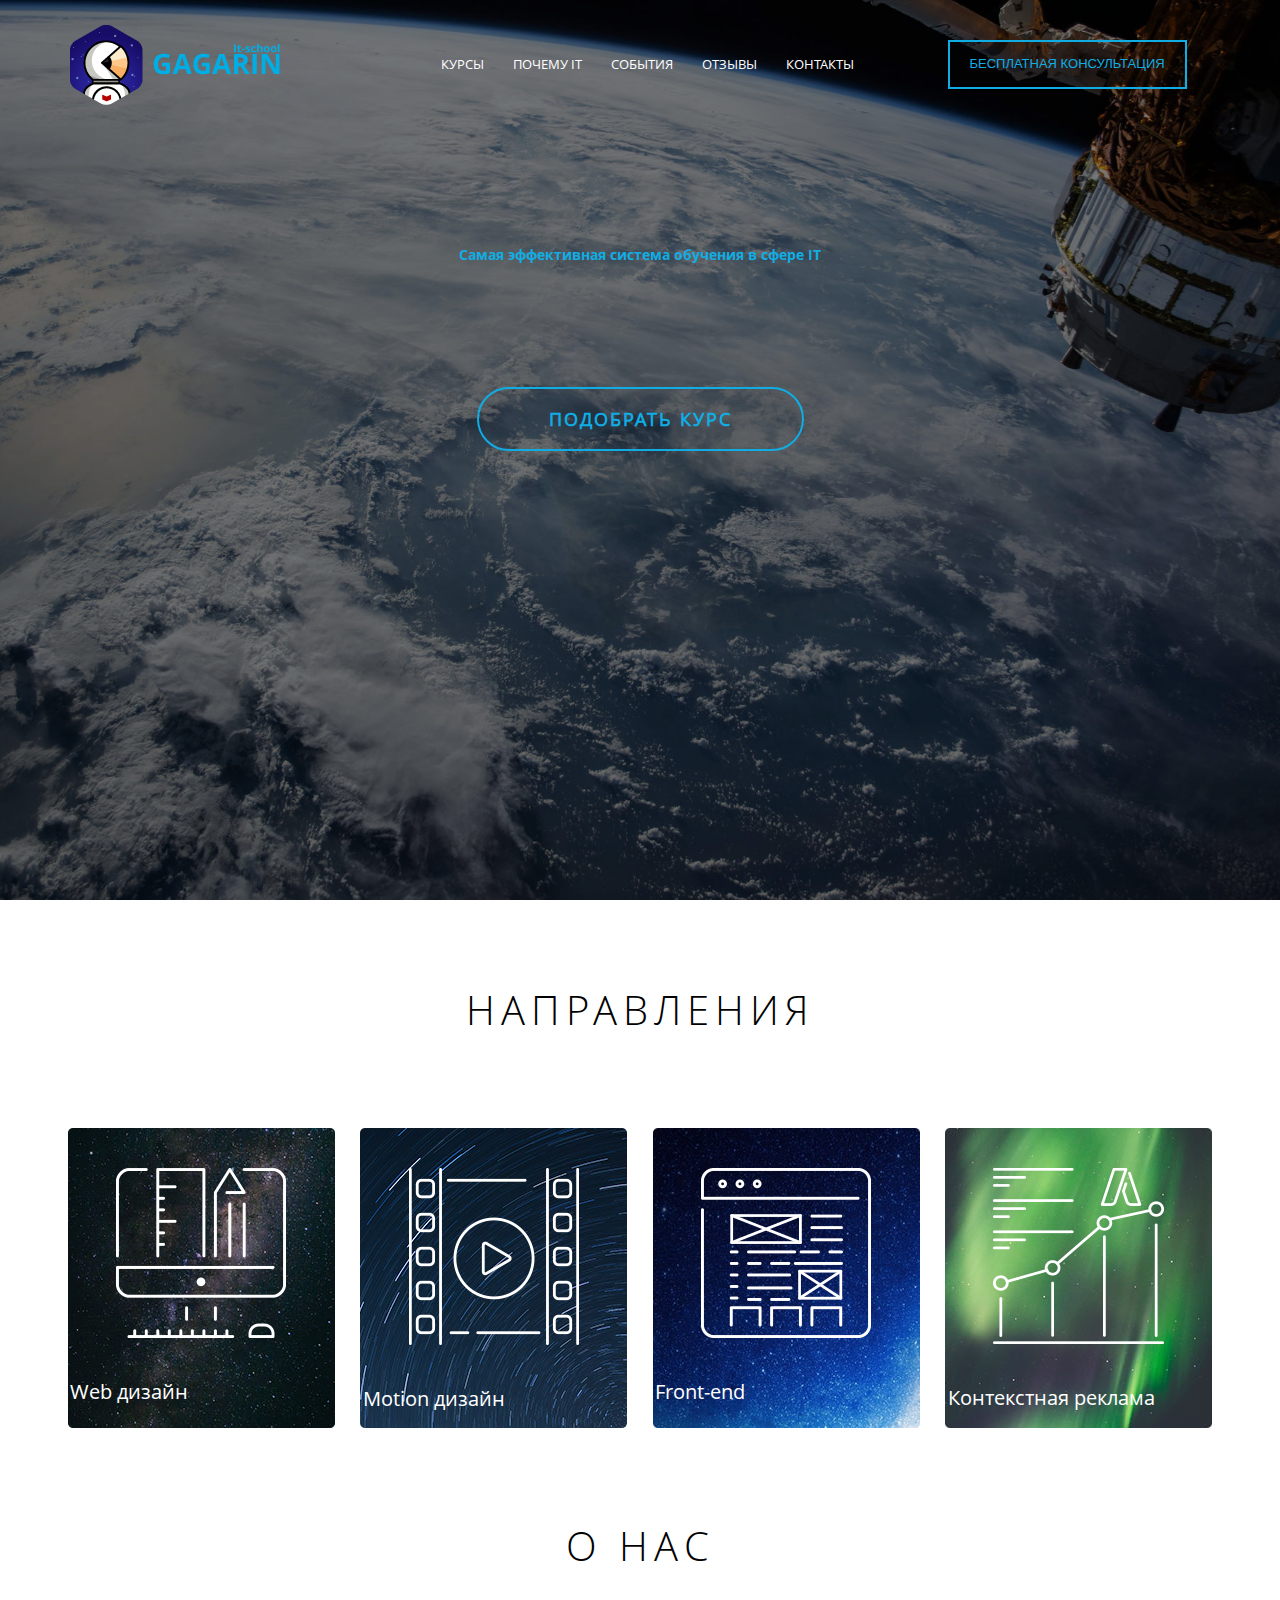
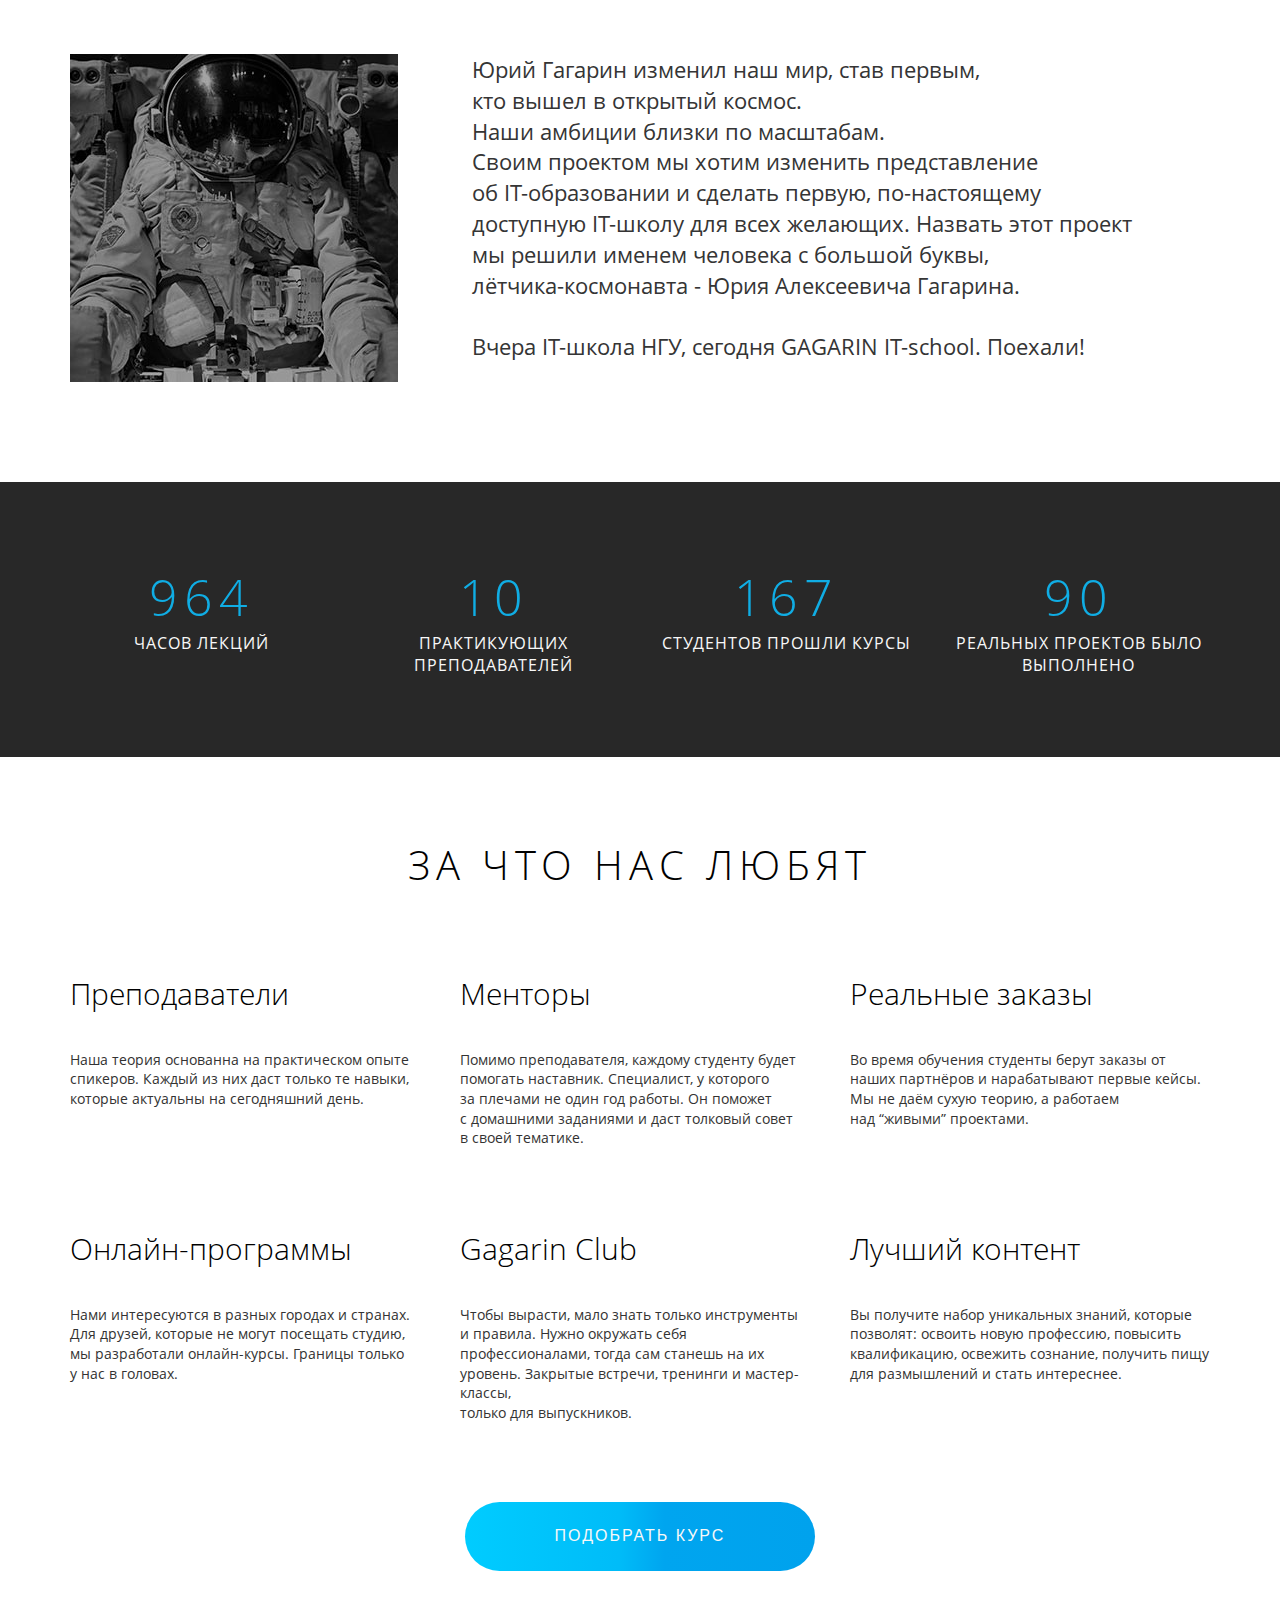
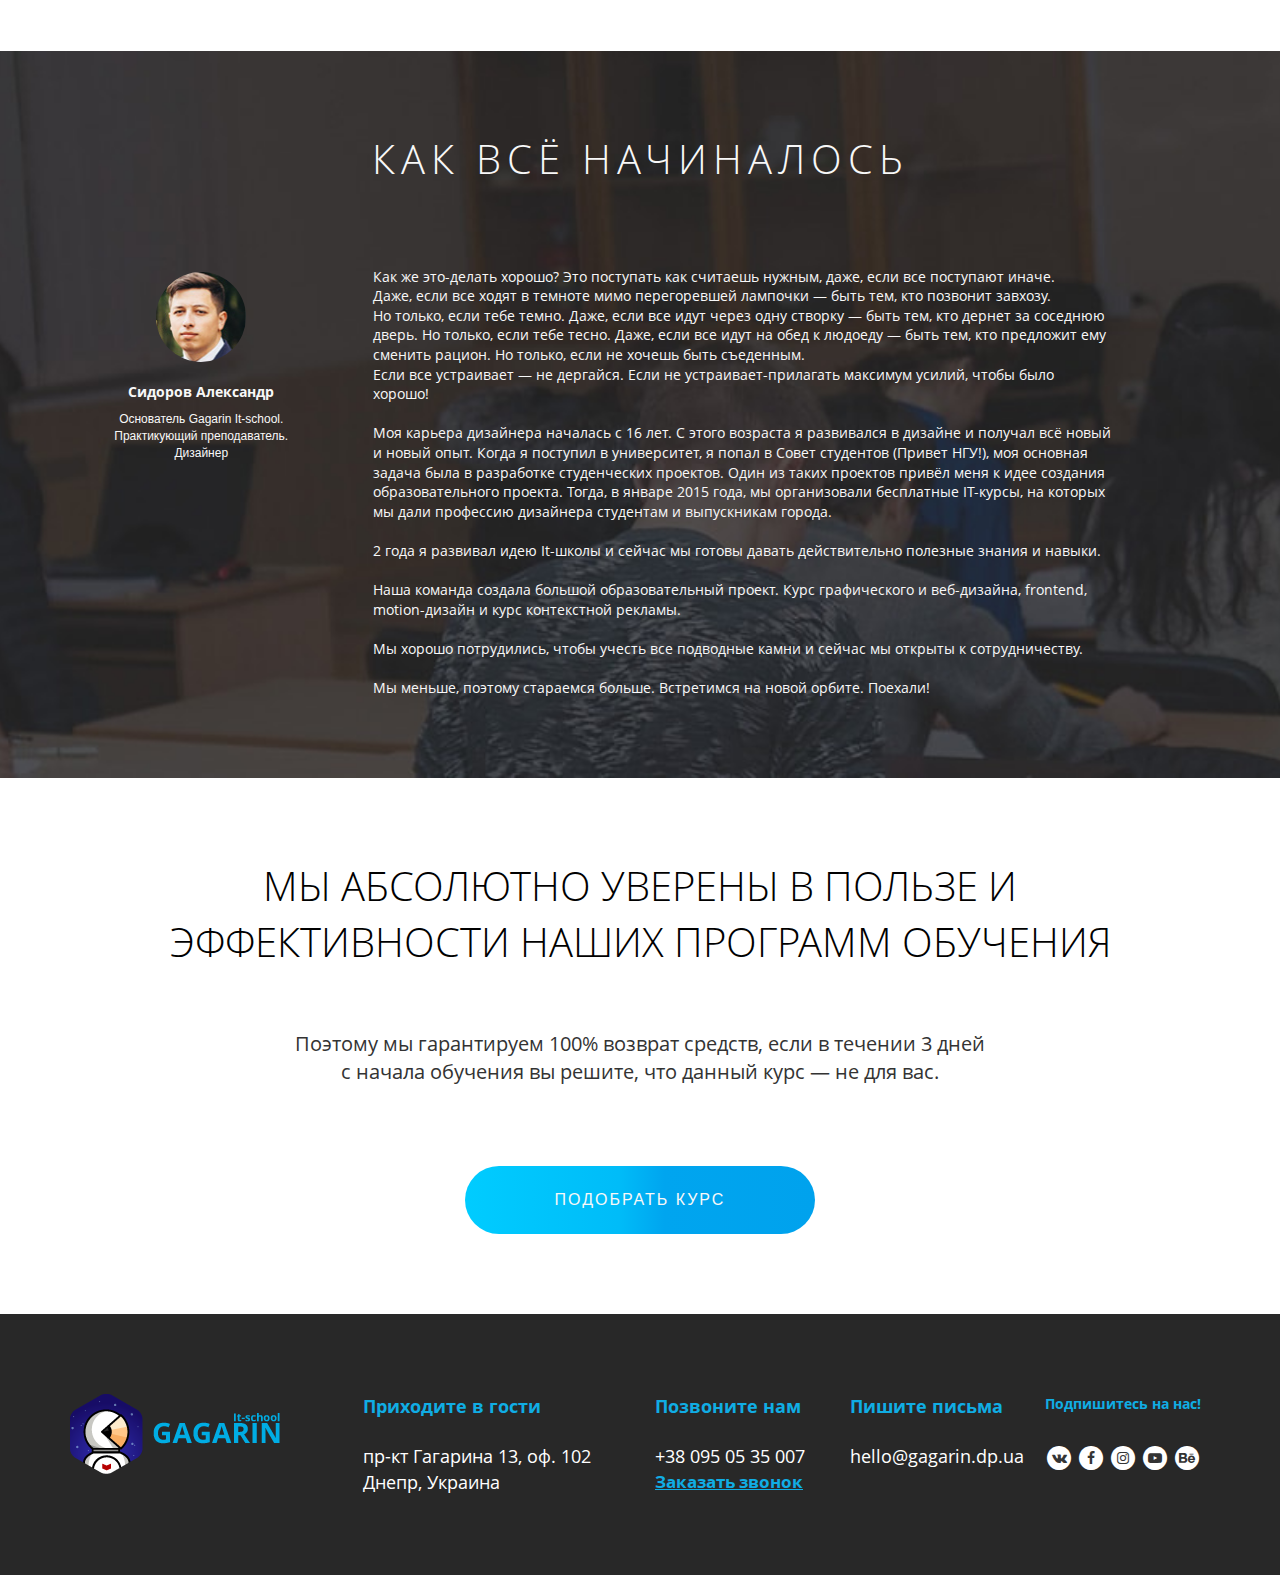
==== commit df709317: "adaptive page without contacts" ====
--- a/index.html
+++ b/index.html
@@ -14,12 +14,29 @@
 	<link rel="stylesheet" href="css/media.css" />
 </head>
 <body>
-	
+
+	<div class="open">
+		<span class="cls"></span>
+		<span>
+			<ul class="sub-menu">
+				<li><a href="#cours">Курсы</a></li>
+				<li><a href="why_it.html">Почему IT</a></li>
+				<li><a href="ivents.html">События</a></li>
+				<li><a href="reviews.html">Отзывы</a></li>
+				<!-- <li><a href="blog">Блог</a></li> -->
+				<li><a href="contacts.html">Контакты</a></li>
+				<li class="burger_text"><p>Звоните!</p><a href="tel:+38 095 05 35 007">+380950535007</a></li>
+			</ul>
+	  </span>
+		<span class="cls"></span>
+	</div>
+
 	<header class="main_head">
 		<div class="container">
 			<div class="row">
-				<div class="col-md-3 logo_wrap">
+				<div class="col-xs-6 col-md-3">
 					<a href="index.html" class="logo"></a>
+					<a href="index.html" class="logo_mobile"></a>
 				</div>
 				<div class="col-md-6">
 					<ul class="nav">
@@ -31,7 +48,7 @@
 						<li><a href="contacts.html">Контакты</a></li>
 					</ul>
 				</div>
-				<div class="col-md-3">
+				<div class="col-xs-6 col-md-3">
 					<button iddiv="box_1" class="mymagicoverbox nav_button" href="#">Бесплатная консультация</button>
 				</div>
 			</div>
@@ -42,16 +59,9 @@
 					<h1>выйди на новую образовательную высоту	<br>в gagarin it-school</h1>
 				</div>
 				<div class="col-md-12">
-					<button iddiv="box_5" class="mymagicoverbox nav_button header_button" href="#">Менторство</button>
-				</div>
-			</div>
-		</div>
-		<div class="container">
-		<div class="row meetup">
-			<div class="col-md-12">
-				<a href="" iddiv="box_4" class="mymagicoverbox"><img src="img/meetup.png" height="79" width="89" alt=""></a>
-			</div>
-		</div>
+					<button iddiv="box_5" class="mymagicoverbox nav_button header_button" href="#">Подобрать курс</button>
+				</div>
+			</div>
 		</div>
 	</header>
 
@@ -153,85 +163,10 @@
 	</div> 
 	<!-- pop up -->
 
-
-	<!-- pop up 4 -->
-	<div align="center" id="pop__up"> 
-	<div id="myfond_gris" opendiv=""></div>
-
-		<div class="container">
-			<div class="row dribble_popup">
-			<div id="box_4" class="mymagicoverbox_dribble">
-				<div class="col-sm-6 dribble_popup_img">
-					<img src="img/dribble_popup.jpg" height="375" width="332" alt="">
-				</div>
-
-				<div class="col-sm-6 dribble_popup_form">
-					<div class="col-sm-1 col-sm-push-12">
-						<span id="dribble_modal_close"></span>
-					</div>
-					<h2>DRIBBBLE презентация</h2>
-					<p>Мы вышлем 100 вопросов	<br>по упаковке и презентацию <br>с Dribbble Мeetup вам на почту</p>
-					<form action="send_dribble.php" method="post">
-						<input type="text" name="name" id="name" placeholder="Ваше имя" required>
-						<input type="email" name="email" placeholder="Ваша почта" id="email" required>
-						<button>Получить файлы</button>
-					</form>
-				</div>
-			</div>
-			</div>
-		</div>
-	</div>
-	</div>	
-	<!-- pop up -->
-
-	<!-- pop up 5 -->
-	<div align="center" id="pop__up"> 
-	<div id="myfond_gris" opendiv=""></div>
-
-		<div class="container">
-		<div class="row">
-		<div class="col-sm-12">	
-			<div id="box_5" class="mymagicoverbox_fenetre">
-				<div class="row">
-					<div class="col-sm-1 col-sm-push-11">
-						<span id="dribble_modal_close"></span>	
-					</div>
-				</div>	
-				<div class="row">
-					<div class="col-sm-12 bg_popup_mentors">
-						<h2>мы ищем таланты</h2>
-						<p>У вас большой опыт в своей сфере?<br>
-						Поделитесь им с людьми, которые нуждаются в наставнике.<br>
-						Приглашаем вас на роль преподавателя<br>
-						и наставника в  IT-школу Gagarin. Нам необходимы энтузиасты,<br>
-						желающие сделать большой вклад в развитие IT-индустрии страны!</p>
-						<form action="send_mentors.php" method="post" class="form_mentors">
-							<input type="text" name="name" id="name" placeholder="Ваше имя" required>
-							<input type="email" name="email" placeholder="Ваша почта" id="email" required>
-							<input type="phone" name="phone" placeholder="Ваш телефон" id="phone" required>
-							<button align="center">ХОЧУ ПОМОГАТЬ ЛЮДЯМ</button>
-						</form>
-					</div>
-				</div>
-
-
-			</div>
-
-		</div>
-		</div>
-		</div>
-
-	</div> 
-	<!-- pop up -->
-
-
-
 	
 
-	
-
 	<section class="directions">
-		<a id="cours"></a>
+		<div id="cours"></div>
 		<div class="container">
 			<div class="row">
 				<div class="col-md-12">
@@ -239,19 +174,19 @@
 				</div>
 			</div>
 			<div class="row">
-				<div class="col-md-3 web_design directions_img">
+				<div class="col-xs-12 col-sm-6 col-md-3 web_design directions_img">
 					<a href="http://design.gagarin.dp.ua" target="_blank"><img src="img/web_vector.png" height="170" width="170" alt="">
 					<p>Web дизайн</p></a>
 				</div>
-				<div class="col-md-3 motion directions_img">
+				<div class="col-xs-12 col-sm-6 col-md-3 motion directions_img">
 					<a href="cours/motion.html" target="_blank"><img src="img/motion_vector.png" height="177" width="170" alt="">
 					<p>Motion дизайн</p></a>
 				</div>
-				<div class="col-md-3 frontend directions_img">
+				<div class="col-xs-12 col-sm-6 col-md-3 frontend directions_img">
 					<a href="cours/frontend.html" target="_blank"><img src="img/frontend_vector.png" height="170" width="170" alt="">
 					<p>Front-end</p></a>
 				</div>
-				<div class="col-md-3 adw directions_img">
+				<div class="col-xs-12 col-sm-6 col-md-3 adw directions_img">
 					<a href="http://contecst.gagarin.dp.ua" target="_blank"><img src="img/adw_vector.png" height="176" width="171" alt="">
 					<p>Контекстная реклама</p></a>
 				</div>
@@ -267,7 +202,7 @@
 				</div>
 			</div>
 			<div class="row">
-				<div class="col-md-4">
+				<div class="col-md-4 about_us_img">
 					<img src="img/about_us.jpg" height="328" width="328" alt="">
 				</div>
 				<div class="col-md-8 about_us_text">
@@ -284,19 +219,19 @@
 	<section class="statistic">
 		<div class="container">
 			<div class="row" id="counts">
-				<div class="col-md-3">
+				<div class="col-xs-6 col-md-3">
 					<span class="spincrement">964</span>
 					<p>Часов лекций</p>
 				</div>
-				<div class="col-md-3">
+				<div class="col-xs-6 col-md-3">
 					<span class="spincrement">10</span>
 					<p>Практикующих преподавателей</p>
 				</div>
-				<div class="col-md-3">
+				<div class="col-xs-6 col-md-3">
 					<span class="spincrement">167</span>
 					<p>Студентов прошли курсы</p>
 				</div>
-				<div class="col-md-3">
+				<div class="col-xs-6 col-md-3">
 					<span class="spincrement">90</span>
 					<p>реальных проектов было выполнено</p>
 				</div>
@@ -395,23 +330,24 @@
 	<footer>
 		<div class="container">
 			<div class="row footer_info">
-				<div class="col-md-3">
+				<div class="col-xs-6 col-md-3">
 					<a href="index.html" class="logo"></a>
-				</div>
-				<div class="col-md-3">
+					<a href="index.html" class="logo_mobile"></a>
+				</div>
+				<div class="col-xs-6 col-md-3">
 					<h4>Приходите в гости</h4>
 					<p>пр-кт Гагарина 13, оф. 102 Днепр, Украина</p>
 				</div>
-				<div class="col-md-2">
+				<div class="col-xs-6 col-md-2">
 					<h4>Позвоните нам</h4>
 					<p>+38 095 05 35 007</p>
 					<div iddiv="box_1" class="mymagicoverbox phone">Заказать звонок</div>
 				</div>
-				<div class="col-md-2">
+				<div class="col-xs-6 col-md-2">
 					<h4>Пишите письма</h4>
 					<p>hello@gagarin.dp.ua</p>
 				</div>
-				<div class="col-md-2">
+				<div class="col-xs-12 col-md-2 social">
 					<h5>Подпишитесь на нас!</h5>
 					<span class="fa-stack fa-1x">
 						<a href="https://vk.com/itgagarin" target="_blank">
@@ -454,6 +390,7 @@
 	<script src="libs/jquery/jquery.min.js"></script>
 	<script src="libs/magnific-popup/jquery.magnific-popup.min.js"></script>
 	<script src="libs/numbers-count/jquery.spincrement.min.js"></script>
+	<script src="libs/page-scroll-to-id/jquery.malihu.PageScroll2id.js"></script>
 	<script src="js/common.js"></script>
 	<script>
 		// numbers count
--- a/css/main.css
+++ b/css/main.css
@@ -109,6 +109,130 @@
   height: 80px;
   margin-top: 25px; }
 
+.open {
+  position: absolute;
+  top: 16px;
+  left: 40%;
+  width: 40px;
+  height: 48px;
+  display: none;
+  cursor: pointer;
+  -webkit-transition: opacity 0.2s linear;
+  transition: opacity 0.2s linear; }
+  .open:hover {
+    opacity: 1; }
+  .open span {
+    display: block;
+    float: left;
+    clear: both;
+    height: 3px;
+    width: 30px;
+    background-color: #1b7395;
+    position: absolute;
+    right: 5px;
+    top: 3px;
+    overflow: hidden;
+    -webkit-transition: all 0.4s ease;
+    transition: all 0.4s ease; }
+    .open span:nth-child(1) {
+      margin-top: 5px;
+      z-index: 9; }
+    .open span:nth-child(2) {
+      margin-top: 20px; }
+    .open span:nth-child(3) {
+      margin-top: 35px; }
+
+.sub-menu {
+  -webkit-transition: all 0.8s cubic-bezier(0.68, -0.55, 0.265, 1.55);
+  transition: all 0.8s cubic-bezier(0.68, -0.55, 0.265, 1.55);
+  height: 0;
+  width: 0;
+  right: 0;
+  top: 0;
+  position: absolute;
+  background-color: rgba(31, 31, 31, 0.9);
+  border-radius: 50% 0 0 50%;
+  z-index: 18;
+  overflow: hidden; }
+  .sub-menu li {
+    display: block;
+    float: left;
+    clear: both;
+    height: auto;
+    margin-left: 80px;
+    -webkit-transition: all 0.5s cubic-bezier(0.68, -0.55, 0.265, 1.55);
+    transition: all 0.5s cubic-bezier(0.68, -0.55, 0.265, 1.55); }
+    .sub-menu li:first-child {
+      margin-top: 170px; }
+    .sub-menu li:nth-child(1) {
+      -webkit-transition-delay: 0.05s; }
+    .sub-menu li:nth-child(2) {
+      -webkit-transition-delay: 0.1s; }
+    .sub-menu li:nth-child(3) {
+      -webkit-transition-delay: 0.15s; }
+    .sub-menu li:nth-child(4) {
+      -webkit-transition-delay: 0.2s; }
+    .sub-menu li:nth-child(5) {
+      -webkit-transition-delay: 0.25s; }
+    .sub-menu li a {
+      color: #fff;
+      font-size: 13px;
+      width: 220px;
+      display: block;
+      float: left;
+      line-height: 10px; }
+      .sub-menu li a:active {
+        color: #29abe2; }
+      .sub-menu li a:first-child {
+        margin-top: 20px; }
+      .sub-menu li a:last-child {
+        font-size: 16px;
+        font-weight: 700; }
+
+.oppenned .sub-menu {
+  opacity: 1;
+  height: auto;
+  width: 400px;
+  padding-bottom: 40px;
+  right: -70%; }
+.oppenned span:nth-child(2) {
+  overflow: visible; }
+.oppenned span:nth-child(1), .oppenned span:nth-child(3) {
+  z-index: 100;
+  -webkit-transform: rotate(45deg);
+  -ms-transform: rotate(45deg);
+  transform: rotate(45deg); }
+.oppenned span:nth-child(1) {
+  -webkit-transform: rotate(45deg) translateY(12px) translateX(12px);
+  -ms-transform: rotate(45deg) translateY(12px) translateX(12px);
+  transform: rotate(45deg) translateY(12px) translateX(12px); }
+.oppenned span:nth-child(2) {
+  height: 400px;
+  width: 100vw;
+  top: -160px;
+  border-radius: 50%;
+  background-color: rgba(252, 252, 252, 0); }
+.oppenned span:nth-child(3) {
+  -webkit-transform: rotate(-45deg) translateY(-10px) translateX(10px);
+  -ms-transform: rotate(-45deg) translateY(-10px) translateX(10px);
+  transform: rotate(-45deg) translateY(-10px) translateX(10px); }
+.oppenned li {
+  text-align: center; }
+  .oppenned li a {
+    padding-right: 65px;
+    text-align: right; }
+
+.sub-menu .block__main_text {
+  padding-top: 15px;
+  width: 160px; }
+
+.burger_text {
+  color: #fff;
+  width: 200px; }
+  .burger_text p {
+    margin: 0;
+    padding: 20px 0 5px 45px; }
+
 .nav {
   padding-top: 40px;
   text-align: center; }
@@ -290,9 +414,9 @@
   position: relative;
   padding-top: 40px; }
 .directions_img {
-  width: 267px;
+  min-width: 267px;
   height: 300px;
-  margin: 0 10px; }
+  margin: 10px 0; }
   .directions_img img {
     display: block;
     margin: 40px auto; }
--- a/css/media.css
+++ b/css/media.css
@@ -2,20 +2,271 @@
 
 /* Large Devices, Wide Screens */
 @media only screen and (max-width : 1200px) {
-
+	.directions_img {
+		margin: 0 10px;
+	}
+}
+
+/* Ipad Pro Devices, Desktops */
+@media only screen and (max-width : 1024px) {
+	.nav li a {
+		font-size: 11px;
+	}
 }
 
 /* Medium Devices, Desktops */
 @media only screen and (max-width : 992px) {
+		.logo_mobile {
+		display: block;
+		background: url(../img/logo_mobile.png);
+		margin-top: 25px;
+		width: 100px;
+		height: 38px;
+	}
+	.nav {
+		display: none;
+	}
+	.open	{
+		position: fixed;
+		z-index: 10;
+		background: rgba(0,0,0,.4);
+		display: block;
+	}
+	.logo {
+		display: none;
+	}
+	.nav_button {
+		text-align: right;
+		float: right;
+		font-size: 11px;
+		text-transform: uppercase;
+		background: transparent;
+		padding: 8px 15px;
+		margin-top: 20px;
+	}
+	.header_button {
+		float: none;
+	}
+	.main_head_text p {
+		font-size: 11px;
+	}
+	.main_head_text h1 {
+			margin-top: 30px;
+			font-size: 16px;
+			animation: letter_spacing 1.5s linear forwards;
+			animation-delay: 1s;
+	}
+	@keyframes letter_spacing {
+		0% {
+			letter-spacing: 1px;
+			opacity: 0
+		}
+		100% {
+			letter-spacing: 3px;
+			opacity: 1;
+		}
+	}
+	section {
+		padding: 20px 0;
+	}
+	h2 {
+		font-size: 26px;
+		padding-bottom: 20px;
+		letter-spacing: 3px
+	}
+	.directions_img {
+		margin: 0 0 10px 0;
+	}
+	.directions h2 {
+		padding-bottom: 50px;
+	}
+	.directions_img p {
+		text-align: center;
+	}
+	.about_us_img {
+		display: none;
+	}
+	.about_us_text p {
+		font-size: 16px;
+	}
+	.statistic p {
+		font-size: 10px;
+	}
+	.what_we_love {
+		padding: 40px 0;
+	}
+	.what_we_love h3 {
+		font-size: 20px;
+		padding-bottom: 15px;
+	}
+	.what_we_love p {
+		font-size: 12px;
+		padding-bottom: 40px;
+	}
+	.button_gradient {
+		padding: 25px 60px;
+		font-size: 14px;
+	}
+	.start {
+		padding: 40px 0;
+	}
+	.start h2 {
+		font-size: 22px;
+	}
+	.start_img img {
+		float: left;
+	}
+	.start_img span {
+		padding-top: 0;
+	}
+	.start_info {
+		padding-top: 40px;
+	}
+	.special_offer {
+		padding: 40px 0;
+	}
+	.special_offer h2 {
+		font-size: 19px;
+		padding-bottom: 40px;
+	}
+	.special_offer p {
+		font-size: 14px;
+	}
+	footer {
+		padding: 40px 0;
+	}
+	.footer_info h4 {
+		font-size: 13px;
+		padding-bottom: 15px;
+	}
+	.footer_info p {
+		font-size: 12px;
+		padding-bottom: 20px;
+	}
+	.footer_info p:nth-child(3) {
+		padding-bottom: 0;
+	}
+	.phone {
+		font-size: 13px;
+		padding-bottom: 30px;
+	}
+	.footer_info h5 {
+		text-align: center;
+	}
+	.social {
+		text-align: center;
+	}
+	/* Why IT */
+	.why__it_head .nav_button {
+		margin-top: 16px;
+	}
+	.why__it_head_text h2 {
+		font-size: 22px;
+	}
+	.why__it_head_text p {
+		font-size: 11px;
+	}
+	.why_it_info {
+		padding-top: 40px;
+	}
+	.why_it_info p {
+		font-size: 11px;
+	}
+	.why_it_table h2 {
+		font-size: 16px;
+	}
+	.why_it_table table {
+		padding-bottom: 10px;
+	}
+	.why_it_table table td:nth-child(even) {
+    text-align: center;
+    width: 100%;
+	}
+	.why_it_table table td {
+		text-align: center;
+		font-size: 13px;
+		border-right: none;
+	}
+	.why_it_table p {
+		font-size: 10px;
+		padding-top: 10px;
+	}
+	.profession_dream h2 {
+		font-size: 15px;
+	}
+	/*Ivents*/
+	.bg_ivents .nav_button {
+		margin-top: 16px;
+	}
+	.top_ivents {
+		padding-top: 150px;
+	}
+	.top_ivents h2 {
+		font-size: 22px;
+	}
+	.ivents_info, .ivents_img {
+		padding: 0;
+	}
+	.ivents_info h2 {
+		font-size: 22px;
+		padding-top: 10px;
+	}
+	.ivents_info p {
+		font-size: 11px;
+	}
+	.ivents_block {
+		padding-top: 10px;
+	}
+	.ivents_block button {
+		font-size: 11px;
+		padding: 15px 20px
+	}
+	/*Reviews*/
+	.top_reviews .nav_button {
+		margin-top: 16px;
+	}
+	.top_reviews_text h2 {
+		font-size: 22px;
+	}
+	.reviews_wrap:before {
+		content: ""
+	}
+	.reviews_wrap {
+		text-align: center;
+		margin: 0 auto;
+		max-width: 100%;
+		background: none;
+		box-shadow: none;
+	}
+	.reviews_img {
+		float: none;
+	}
+	.reviews_img img {
+		border-radius: 0;
+		margin: 0;
+	}
+	.reviews_text h4 {
+		font-size: 18px;
+		padding: 10px 0;
+	}
+	.reviews_text span {
+		font-size: 12px;
+	}
+	.reviews_text p {
+		font-size: 11px;
+		padding: 0 10px;
+		padding-top: 10px;
+		padding-bottom: 40px;
+
+	}
+
+		
 
 }
 
 /* Small Devices, Tablets */
 @media only screen and (max-width : 768px) {
-	/*	.main_head {
-		 Размер фонового изображения уменьшен на 93%, чтобы улучшить скорость загрузки страницы  на устройствах, использующих мобильный Интернет 
-		background-image: url(../img/bg_header_mobile.jpg);
-	}*/
+
 
 }
 
@@ -43,13 +294,23 @@
 }
 
 /* Small Devices, Tablets */
-@media only screen and (min-width : 768px) {
-
+@media only screen and (min-width : 769px) {
 }
 
 /* Medium Devices, Desktops */
-@media only screen and (min-width : 992px) {
-
+@media only screen and (min-width : 993px) {
+	.nav {
+		display: block;
+	}
+	.open {
+		display: none;
+	}
+	.logo {
+		display: block;
+	}
+	.logo_modile {
+		display: none;
+	}
 }
 
 /* Large Devices, Wide Screens */
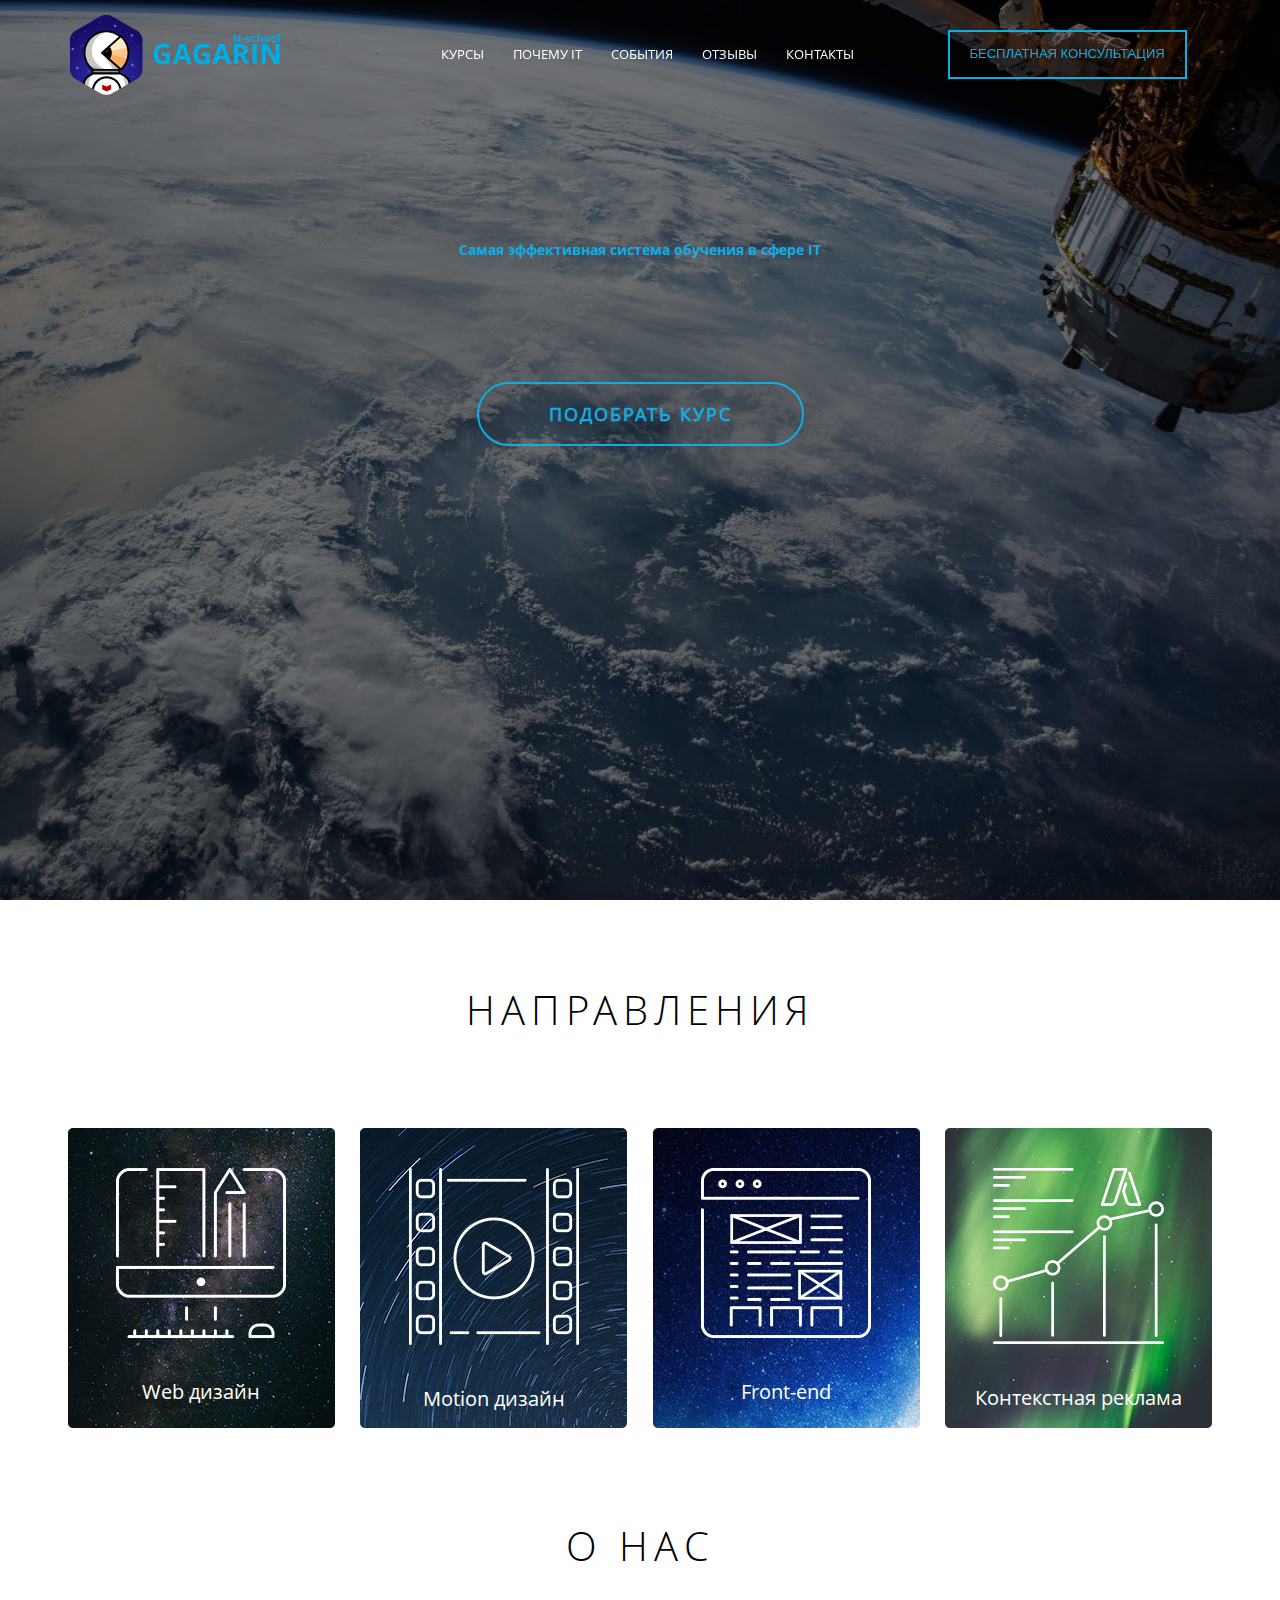
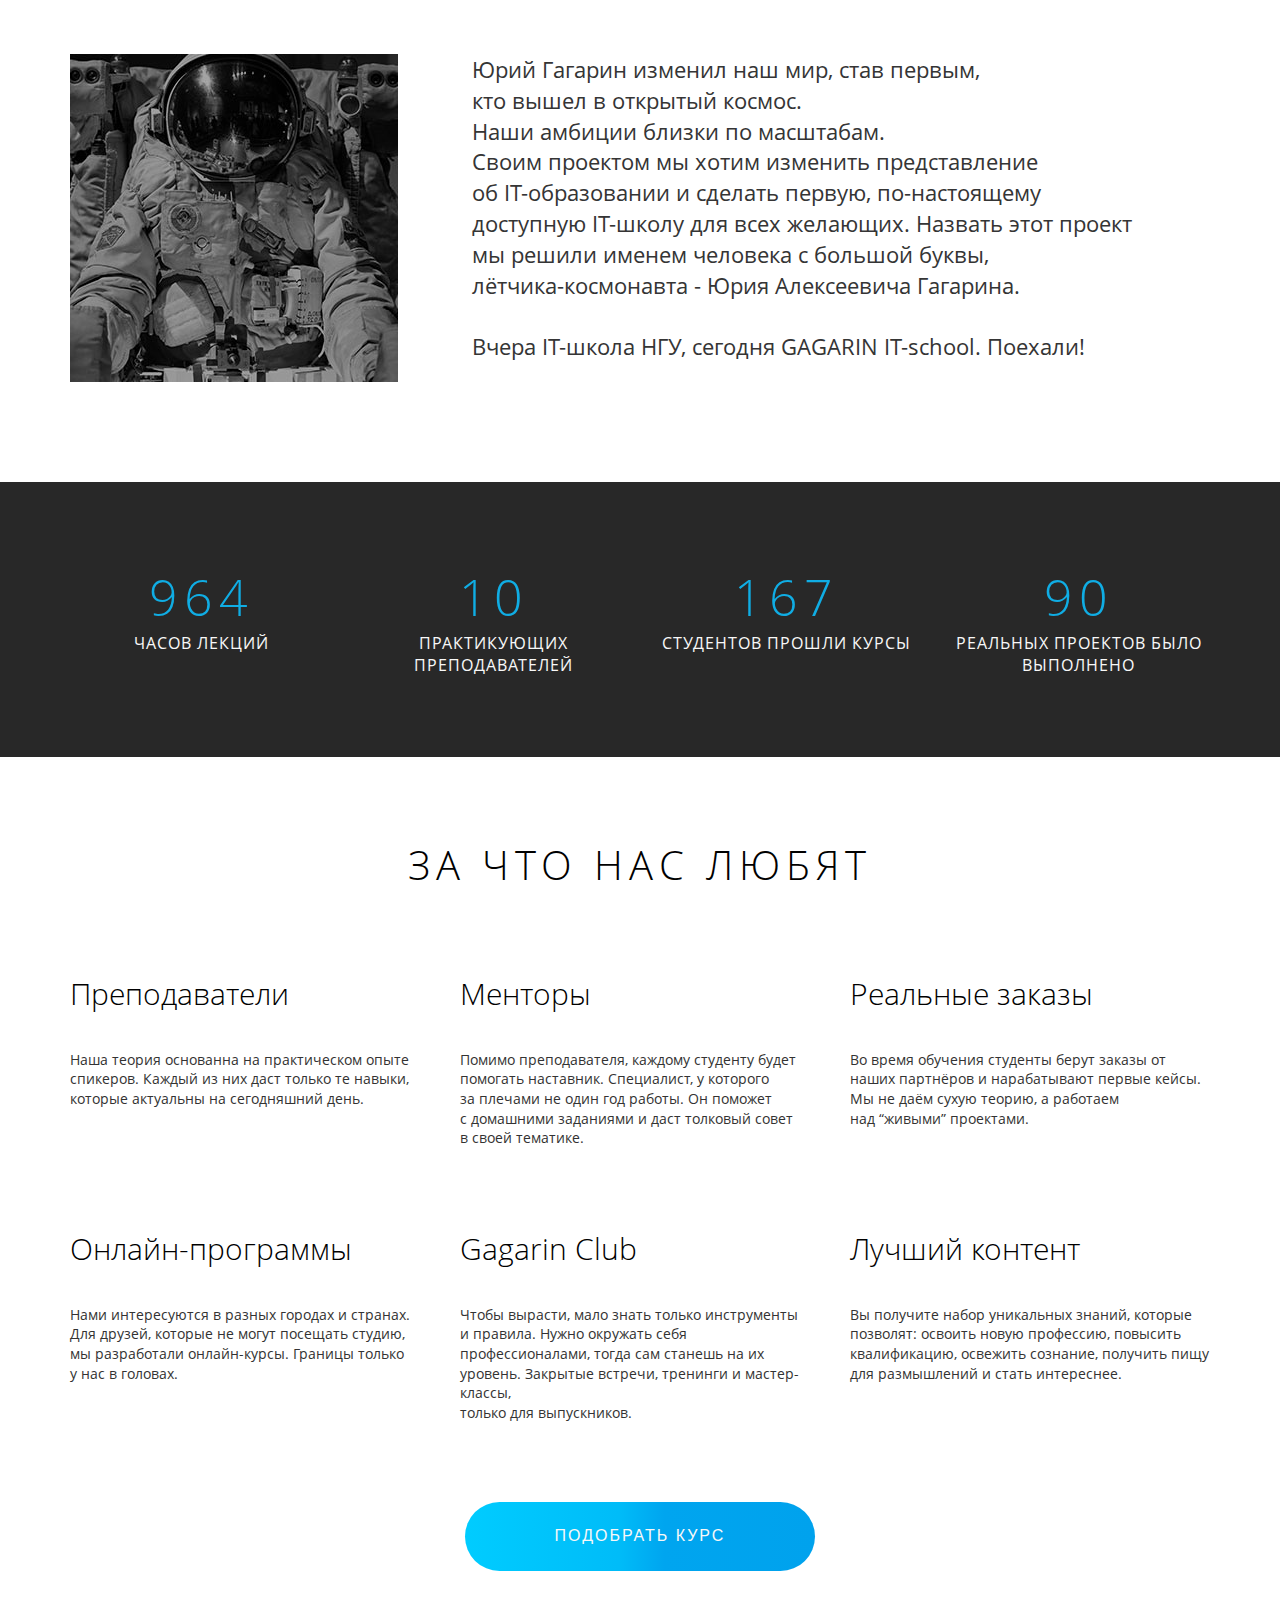
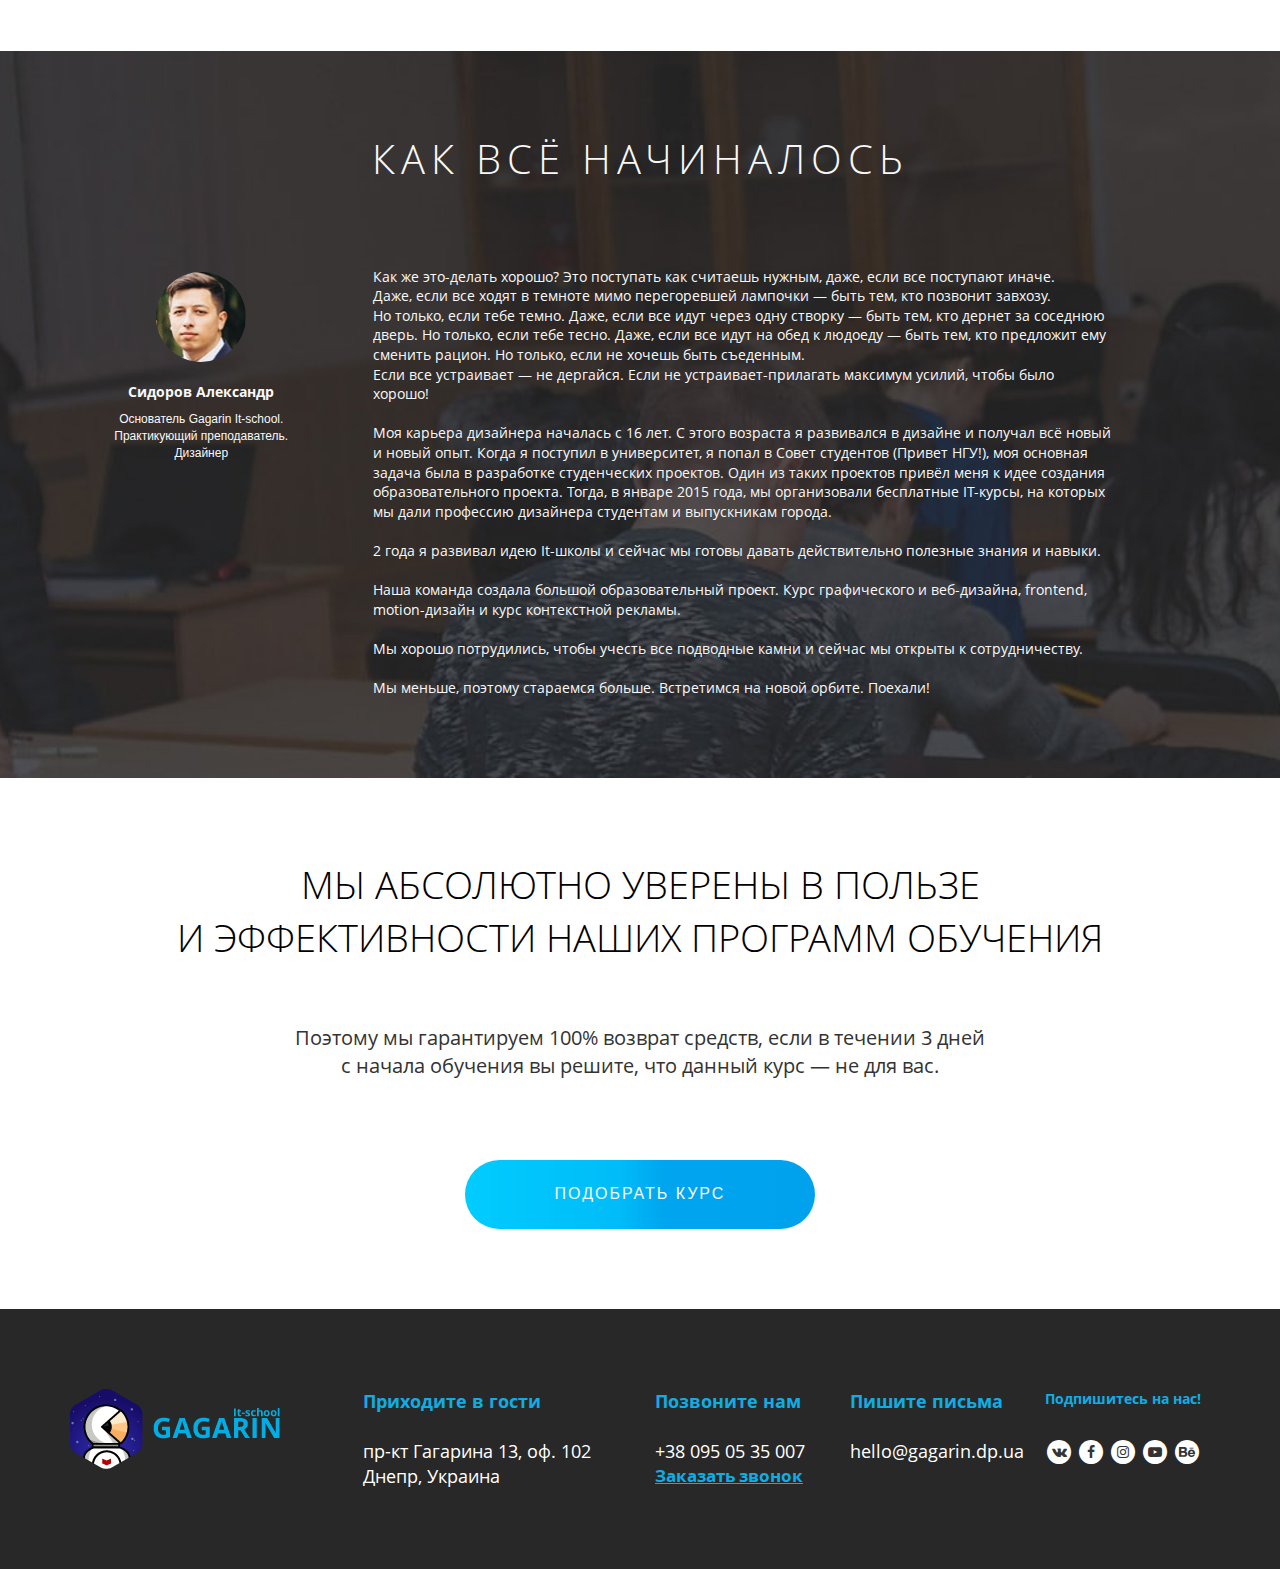
==== commit 9eb5b205: "adaptive full page" ====
--- a/index.html
+++ b/index.html
@@ -32,34 +32,38 @@
 	</div>
 
 	<header class="main_head">
-		<div class="container">
-			<div class="row">
-				<div class="col-xs-6 col-md-3">
-					<a href="index.html" class="logo"></a>
-					<a href="index.html" class="logo_mobile"></a>
-				</div>
-				<div class="col-md-6">
-					<ul class="nav">
-						<li><a href="#cours">Курсы</a></li>
-						<li><a href="why_it.html">Почему IT</a></li>
-						<li><a href="ivents.html">События</a></li>
-						<li><a href="reviews.html">Отзывы</a></li>
-						<!-- <li><a href="blog">Блог</a></li> -->
-						<li><a href="contacts.html">Контакты</a></li>
-					</ul>
-				</div>
-				<div class="col-xs-6 col-md-3">
-					<button iddiv="box_1" class="mymagicoverbox nav_button" href="#">Бесплатная консультация</button>
-				</div>
-			</div>
-
+		<nav id="navigation">
+			<div class="container">
+				<div class="row">
+					<div class="col-xs-6 col-md-3">
+						<a href="index.html" class="logo"></a>
+						<a href="index.html" class="logo_mobile"></a>
+					</div>
+					<div class="col-md-6">
+						<ul class="nav">
+							<li><a href="#cours">Курсы</a></li>
+							<li><a href="why_it.html">Почему IT</a></li>
+							<li><a href="ivents.html">События</a></li>
+							<li><a href="reviews.html">Отзывы</a></li>
+							<!-- <li><a href="blog">Блог</a></li> -->
+							<li><a href="contacts.html">Контакты</a></li>
+						</ul>
+					</div>
+					<div class="col-xs-6 col-md-3">
+						<button iddiv="box_1" class="mymagicoverbox nav_button" href="#">Бесплатная консультация</button>
+					</div>
+				</div>
+			</div>
+		</nav>
+
+		<div class="container">
 			<div class="row main_head_text">
 				<div class="col-md-10 col-md-push-1">
 					<p>Самая эффективная система обучения в сфере IT</p>
 					<h1>выйди на новую образовательную высоту	<br>в gagarin it-school</h1>
 				</div>
 				<div class="col-md-12">
-					<button iddiv="box_5" class="mymagicoverbox nav_button header_button" href="#">Подобрать курс</button>
+					<button iddiv="box_2" class="mymagicoverbox nav_button header_button" href="#">Подобрать курс</button>
 				</div>
 			</div>
 		</div>
@@ -70,7 +74,6 @@
 		<i class="fa fa-chevron-up"></i>
 	</a> -->
 	
-
 	<!-- pop up -->
 	<div align="center" id="pop__up"> 
 	<div id="myfond_gris" opendiv=""></div>
@@ -87,22 +90,20 @@
 				</div>	
 				<div class="row">
 					<div class="col-sm-12">
-						<p>Бесплатная консультация</p>	
+						<h2>Бесплатная консультация</h2>
+						<p>Наш консультант свяжется с вами в ближайшее время.</p>	
 						<div class="mymagicoverbox_fenetreinterieur">
 						<div align="center">
 							<form action="send_consultation.php" method="post">
-								<div class="col-sm-12 col-md-5 col-md-push-1">
-									<input type="text" name="name" id="name" placeholder="Имя" required>
+								<div class="col-xs-12 col-sm-5 col-sm-push-1">
+									<input type="text" name="name" id="name" placeholder="Ваше имя" required>
+									<input type="email" name="email" placeholder="Ваша почта" id="email" required>
+									<input type="number" name="phone" id="phone" placeholder="Ваш телефон" required>
 								</div>
-								<div class="col-sm-12 col-md-5 col-md-push-1">
-									<input type="email" name="email" placeholder="Email" id="email"required>
-								</div>
-								<div class="col-sm-12">
+								<div class="col-xs-12 col-sm-6">
 									<textarea name="message" placeholder="Сообщение" required></textarea>
 								</div>
-								<div class="col-sm-12">
-									<button class="btn_form" target="_blank">Получить консультацию</button>
-								</div>
+								<button class="btn_form" target="_blank">Получить консультацию</button>
 							</form>
 						</div>
 						</div>
@@ -116,7 +117,6 @@
 
 	</div> <!-- pop up -->
 
-	
 	<!-- pop up 2 -->
 	<div align="center" id="pop__up"> 
 	<div id="myfond_gris" opendiv=""></div>
@@ -133,22 +133,20 @@
 				</div>	
 				<div class="row">
 					<div class="col-sm-12">
-						<p>Подобрать курс</p>	
+						<h2>Подобрать курс</h2>
+						<p>Наш консультант свяжется с вами в ближайшее время.</p>	
 						<div class="mymagicoverbox_fenetreinterieur">
 						<div align="center">
 							<form action="send_cours.php" method="post">
-								<div class="col-sm-12 col-md-5 col-md-push-1">
-									<input type="text" name="name" id="name" placeholder="Имя" required>
+								<div class="col-xs-12 col-sm-5 col-sm-push-1">
+									<input type="text" name="name" id="name" placeholder="Ваше имя" required>
+									<input type="email" name="email" placeholder="Ваша почта" id="email" required>
+									<input type="number" name="phone" id="phone" placeholder="Ваш телефон" required>
 								</div>
-								<div class="col-sm-12 col-md-5 col-md-push-1">
-									<input type="email" name="email" placeholder="Email" id="email"required>
-								</div>
-								<div class="col-sm-12">
+								<div class="col-xs-12 col-sm-6">
 									<textarea name="message" placeholder="Сообщение" required></textarea>
 								</div>
-								<div class="col-sm-12">
-									<button class="btn_form" target="_blank">Получить консультацию</button>
-								</div>
+								<button class="btn_form" target="_blank">Получить консультацию</button>
 							</form>
 						</div>
 						</div>
@@ -160,10 +158,7 @@
 		</div>
 		</div>
 
-	</div> 
-	<!-- pop up -->
-
-	
+	</div> <!-- pop up -->
 
 	<section class="directions">
 		<div id="cours"></div>
@@ -314,7 +309,7 @@
 		<div class="container">
 			<div class="row">
 				<div class="col-md-10 col-md-push-1">
-					<h2>Мы абсолютно уверены в пользе и эффективности наших программ обучения</h2>
+					<h2>Мы абсолютно уверены в пользе <br>и эффективности наших программ обучения</h2>
 				</div>
 				<div class="col-md-8 col-md-push-2">
 					<p>Поэтому мы гарантируем 100% возврат средств, если в течении 3 дней 
--- a/css/main.css
+++ b/css/main.css
@@ -1,5 +1,12 @@
 @charset "UTF-8";
 @import url(normalize.css);
+input::-webkit-outer-spin-button,
+input::-webkit-inner-spin-button {
+  -webkit-appearance: none; }
+
+input[type='number'] {
+  -moz-appearance: textfield; }
+
 button:active, button:focus {
   outline: none; }
 
@@ -69,7 +76,7 @@
   background-size: cover; }
   .main_head_text {
     text-align: center;
-    padding-top: 140px; }
+    padding-top: 240px; }
     .main_head_text p {
       font-family: "OpenSans-Bold", sans-serif;
       font-weight: 700;
@@ -107,7 +114,7 @@
   display: block;
   width: 210px;
   height: 80px;
-  margin-top: 25px; }
+  margin-top: 15px; }
 
 .open {
   position: absolute;
@@ -233,8 +240,27 @@
     margin: 0;
     padding: 20px 0 5px 45px; }
 
+nav {
+  position: fixed;
+  top: 0;
+  background: transparent;
+  width: 100%;
+  height: 110px;
+  -webkit-transition: all 0.2s linear;
+          transition: all 0.2s linear;
+  z-index: 30; }
+
+.showNav {
+  top: 0;
+  z-index: 30;
+  background: #021246; }
+
+.hideNav {
+  top: -120px;
+  background: transparent; }
+
 .nav {
-  padding-top: 40px;
+  padding-top: 30px;
   text-align: center; }
   .nav li {
     display: inline-block;
@@ -256,7 +282,7 @@
   background: transparent;
   border: 2px solid #10ade4;
   padding: 15px 20px;
-  margin-top: 40px; }
+  margin-top: 30px; }
   .nav_button:hover {
     -webkit-transition: ease 0.3s;
             transition: ease 0.3s;
@@ -279,17 +305,17 @@
 
 #modal_close {
   position: absolute;
-  right: 40px;
-  top: 20px;
-  width: 30px;
-  height: 30px;
+  right: 30px;
+  top: 15px;
+  width: 25px;
+  height: 25px;
   z-index: 10;
   cursor: pointer; }
   #modal_close:before, #modal_close:after {
     position: absolute;
     left: 15px;
     content: " ";
-    height: 33px;
+    height: 20px;
     width: 2px;
     background: #10ade4; }
   #modal_close:before {
@@ -302,7 +328,7 @@
             transform: rotate(-45deg); }
 
 .mymagicoverbox_fenetre {
-  width: 680px;
+  width: 570px;
   left: -340px;
   z-index: 9999;
   position: fixed;
@@ -310,21 +336,24 @@
   top: 20px;
   text-align: center;
   display: none;
-  background-color: #ffffff; }
+  background: url(../img/bg_popup.jpg) no-repeat; }
+  .mymagicoverbox_fenetre h2 {
+    font-family: "OpenSans-Bold", sans-serif;
+    font-weight: 700;
+    font-size: 32px;
+    color: #fff;
+    letter-spacing: 0;
+    padding-top: 50px;
+    padding-bottom: 10px; }
   .mymagicoverbox_fenetre p {
-    margin: 70px 0 10px 0;
-    padding: 0 19px;
     text-align: center;
-    font-family: "Montserrat-SemiBold", sans-serif;
-    font-size: 18px;
-    text-transform: uppercase;
-    color: #413d4b; }
+    font-size: 13px;
+    color: #fff; }
 
 .mymagicoverbox_fenetreinterieur {
   height: 400px;
   text-align: center;
   overflow: auto;
-  background-color: #ffffff;
   margin-top: 10px; }
 
 #myfond_gris {
@@ -341,50 +370,50 @@
   left: 0; }
 
 input {
-  background: none;
-  border: none;
-  border-bottom: 2px solid #353535;
-  color: #353535;
-  text-align: center;
-  font-size: 18px;
-  font-family: "Montserrat-Light", sans-serif;
-  padding-top: 30px;
-  padding-bottom: 5px;
-  margin-bottom: 45px;
-  width: 100%; }
+  background: #fff;
+  border: 1px solid #020740;
+  border-radius: 5px;
+  color: #020740;
+  text-align: left;
+  font-size: 13px;
+  padding: 10px 0;
+  padding-left: 10px;
+  margin-bottom: 5px;
+  margin-right: 5px;
+  width: 88%;
+  float: left; }
   input::-webkit-input-placeholder {
-    color: #353535; }
+    color: #020740; }
   input::-moz-placeholder {
-    color: #353535; }
+    color: #020740; }
   input:-ms-input-placeholder {
-    color: #353535; }
+    color: #020740; }
   input::placeholder {
-    color: #353535; }
+    color: #020740; }
   input:focus {
-    border-bottom: 2px solid #10ade4;
-    color: #10ade4;
+    color: #020740;
     -webkit-transition: ease 0.4s;
             transition: ease 0.4s; }
 
 textarea {
-  font-family: "Montserrat-Light", sans-serif;
-  font-size: 18px;
-  background: none;
-  width: 83%;
-  min-height: 170px;
-  border: 2px solid #353535;
+  font-size: 13px;
+  background: #fff;
+  width: 100%;
+  min-height: 120px;
+  border: 1px solid #020740;
+  border-radius: 6px;
   resize: none;
   padding: 15px 10px; }
   textarea:focus {
-    color: #10ade4; }
+    color: #020740; }
   textarea::-webkit-input-placeholder {
-    color: #353535; }
+    color: #020740; }
   textarea::-moz-placeholder {
-    color: #353535; }
+    color: #020740; }
   textarea:-ms-input-placeholder {
-    color: #353535; }
+    color: #020740; }
   textarea::placeholder {
-    color: #353535; }
+    color: #020740; }
     textarea::-webkit-input-placeholder:focus {
       color: transparent; }
     textarea::-moz-placeholder:focus {
@@ -396,19 +425,18 @@
 
 .btn_form {
   text-align: center;
-  text-transform: uppercase;
-  font-weight: 800;
+  font-weight: 400;
   font-size: 16px;
-  color: #10ade4;
-  background: transparent;
-  padding: 20px 55px;
+  color: #fff;
+  background: #020740;
+  padding: 15px 55px;
   margin-top: 25px;
-  border: 2px solid #10ade4; }
+  border: #020740;
+  border-radius: 6px; }
   .btn_form:hover {
     -webkit-transition: ease 0.3s;
             transition: ease 0.3s;
-    background: #10ade4;
-    color: #f8f8f8; }
+    background: #010639; }
 
 .directions h2 {
   position: relative;
@@ -422,7 +450,8 @@
     margin: 40px auto; }
   .directions_img p {
     font-size: 20px;
-    color: #fff; }
+    color: #fff;
+    text-align: center; }
 
 .web_design {
   background: url(../img/web.jpg) no-repeat center center; }
@@ -530,6 +559,7 @@
 .special_offer {
   padding: 80px 0; }
   .special_offer h2 {
+    font-size: 38px;
     letter-spacing: 0;
     padding-bottom: 60px; }
   .special_offer p {
@@ -594,7 +624,7 @@
   background-size: cover; }
   .why__it_head_text {
     text-align: center;
-    padding-top: 140px; }
+    padding-top: 240px; }
     .why__it_head_text h2 {
       font-family: "OpenSans-Light", sans-serif;
       font-weight: 100;
@@ -649,7 +679,7 @@
   background: url(../img/bg_reviews.jpg) no-repeat center center;
   background-size: cover; }
   .top_reviews_text {
-    padding-top: 230px; }
+    padding-top: 330px; }
     .top_reviews_text h2 {
       font-family: "OpenSans-Light", sans-serif;
       font-weight: 100;
@@ -710,7 +740,7 @@
   background-size: cover; }
 
 .top_ivents {
-  padding-top: 200px; }
+  padding-top: 310px; }
   .top_ivents h2 {
     font-family: "OpenSans-Light", sans-serif;
     font-weight: 100;
@@ -774,7 +804,7 @@
   position: relative; }
 
 .top_contacts {
-  padding-top: 120px; }
+  padding-top: 220px; }
   .top_contacts h2 {
     font-family: "OpenSans-Light", sans-serif;
     font-weight: 100;
@@ -821,6 +851,75 @@
         font-size: 25px;
         letter-spacing: 2px;
         padding-bottom: 20px; }
+      .contacts_wrap_form_block input {
+        background: none;
+        border: none;
+        border-bottom: 2px solid #353535;
+        border-radius: 0;
+        color: #353535;
+        text-align: center;
+        font-size: 18px;
+        font-family: "Montserrat-Light", sans-serif;
+        padding-top: 30px;
+        padding-bottom: 5px;
+        margin-bottom: 45px;
+        width: 100%; }
+        .contacts_wrap_form_block input::-webkit-input-placeholder {
+          color: #353535; }
+        .contacts_wrap_form_block input::-moz-placeholder {
+          color: #353535; }
+        .contacts_wrap_form_block input:-ms-input-placeholder {
+          color: #353535; }
+        .contacts_wrap_form_block input::placeholder {
+          color: #353535; }
+        .contacts_wrap_form_block input:focus {
+          border-bottom: 2px solid #10ade4;
+          color: #10ade4;
+          -webkit-transition: ease 0.4s;
+                  transition: ease 0.4s; }
+      .contacts_wrap_form_block textarea {
+        font-family: "Montserrat-Light", sans-serif;
+        font-size: 18px;
+        background: none;
+        width: 83%;
+        min-height: 170px;
+        border: 2px solid #353535;
+        border-radius: 0;
+        resize: none;
+        padding: 5px 10px; }
+        .contacts_wrap_form_block textarea:focus {
+          color: #10ade4; }
+        .contacts_wrap_form_block textarea::-webkit-input-placeholder {
+          color: #353535; }
+        .contacts_wrap_form_block textarea::-moz-placeholder {
+          color: #353535; }
+        .contacts_wrap_form_block textarea:-ms-input-placeholder {
+          color: #353535; }
+        .contacts_wrap_form_block textarea::placeholder {
+          color: #353535; }
+          .contacts_wrap_form_block textarea::-webkit-input-placeholder:focus {
+            color: transparent; }
+          .contacts_wrap_form_block textarea::-moz-placeholder:focus {
+            color: transparent; }
+          .contacts_wrap_form_block textarea:-ms-input-placeholder:focus {
+            color: transparent; }
+          .contacts_wrap_form_block textarea::placeholder:focus {
+            color: transparent; }
+      .contacts_wrap_form_block .btn_form {
+        text-align: center;
+        text-transform: uppercase;
+        font-weight: 800;
+        font-size: 16px;
+        color: #10ade4;
+        background: transparent;
+        padding: 20px 55px;
+        margin-top: 25px;
+        border: 2px solid #10ade4; }
+        .contacts_wrap_form_block .btn_form:hover {
+          -webkit-transition: ease 0.3s;
+                  transition: ease 0.3s;
+          background: #10ade4;
+          color: #f8f8f8; }
   .contacts_wrap_map {
     min-height: 400px;
     padding: 0; }
@@ -904,139 +1003,3 @@
   .contacts_form button:hover {
     color: #fff;
     background: #10ade4; }
-
-.meetup {
-  position: fixed;
-  z-index: 15;
-  left: 5px;
-  bottom: 25px; }
-
-.dribble_popup {
-  padding: 0; }
-  .dribble_popup_img {
-    padding: 0;
-    float: left; }
-  .dribble_popup_form h2 {
-    font-family: "BebasNeue-Bold", sans-serif;
-    font-weight: 800;
-    letter-spacing: 0;
-    font-size: 37px;
-    color: #020740;
-    text-transform: uppercase;
-    text-align: left;
-    float: left;
-    padding-left: 40px;
-    padding-top: 30px;
-    padding-bottom: 15px;
-    line-height: 1; }
-  .dribble_popup_form p {
-    font-size: 13px;
-    color: #000;
-    float: left;
-    text-align: left;
-    padding-left: 40px;
-    padding-bottom: 15px; }
-  .dribble_popup_form form {
-    padding-left: 15px; }
-  .dribble_popup_form input {
-    border: 1px solid #020740;
-    border-radius: 5px;
-    width: 80%;
-    padding: 10px;
-    text-align: left;
-    margin: 4px 0; }
-    .dribble_popup_form input::-webkit-input-placeholder {
-      font-size: 13px;
-      color: #2e2e2e; }
-    .dribble_popup_form input::-moz-placeholder {
-      font-size: 13px;
-      color: #2e2e2e; }
-    .dribble_popup_form input:-ms-input-placeholder {
-      font-size: 13px;
-      color: #2e2e2e; }
-    .dribble_popup_form input::placeholder {
-      font-size: 13px;
-      color: #2e2e2e; }
-    .dribble_popup_form input:focus {
-      color: #2e2e2e; }
-  .dribble_popup_form button {
-    text-transform: uppercase;
-    background: #020740;
-    border: transparent;
-    border-radius: 5px;
-    color: #fff;
-    font-size: 13px;
-    padding: 15px 10px;
-    width: 80%;
-    margin-top: 4px; }
-
-#dribble_modal_close {
-  position: absolute;
-  right: 40px;
-  top: 20px;
-  width: 25px;
-  height: 25px;
-  z-index: 10;
-  cursor: pointer; }
-  #dribble_modal_close:before, #dribble_modal_close:after {
-    position: absolute;
-    left: 15px;
-    content: " ";
-    height: 20px;
-    width: 2px;
-    background: #020740; }
-  #dribble_modal_close:before {
-    -webkit-transform: rotate(45deg);
-        -ms-transform: rotate(45deg);
-            transform: rotate(45deg); }
-  #dribble_modal_close:after {
-    -webkit-transform: rotate(-45deg);
-        -ms-transform: rotate(-45deg);
-            transform: rotate(-45deg); }
-
-.mymagicoverbox_dribble {
-  width: 600px;
-  left: -340px;
-  z-index: 9999;
-  position: fixed;
-  margin-left: 50%;
-  top: 20px;
-  text-align: center;
-  display: none;
-  background-color: #ffffff; }
-
-.bg_popup_mentors h2 {
-  font-family: "BebasNeue-Bold", sans-serif;
-  font-weight: 800;
-  font-size: 47px;
-  color: #020740;
-  padding-top: 60px;
-  padding-bottom: 20px; }
-.bg_popup_mentors p {
-  font-size: 13px;
-  margin-top: 0;
-  text-transform: none; }
-
-.form_mentors {
-  padding-left: 30px;
-  padding-top: 25px;
-  padding-bottom: 40px; }
-  .form_mentors input {
-    width: 30%;
-    float: left;
-    border: 1px solid #020740;
-    border-radius: 5px;
-    margin: 0 5px;
-    padding: 10px;
-    text-align: left; }
-  .form_mentors button {
-    background: #020740;
-    padding: 15px 40px;
-    text-align: center;
-    margin: 0 auto;
-    color: #fff;
-    font-size: 13px;
-    border: none;
-    border-radius: 5px;
-    margin-right: 30px;
-    margin-top: 20px; }
--- a/css/media.css
+++ b/css/media.css
@@ -16,7 +16,7 @@
 
 /* Medium Devices, Desktops */
 @media only screen and (max-width : 992px) {
-		.logo_mobile {
+	.logo_mobile {
 		display: block;
 		background: url(../img/logo_mobile.png);
 		margin-top: 25px;
@@ -26,9 +26,12 @@
 	.nav {
 		display: none;
 	}
+	.showNav {
+		background: transparent !important;
+	}
 	.open	{
 		position: fixed;
-		z-index: 10;
+		z-index: 1000;
 		background: rgba(0,0,0,.4);
 		display: block;
 	}
@@ -46,6 +49,7 @@
 	}
 	.header_button {
 		float: none;
+		padding: 15px 50px;
 	}
 	.main_head_text p {
 		font-size: 11px;
@@ -156,12 +160,14 @@
 	.social {
 		text-align: center;
 	}
+	
 	/* Why IT */
 	.why__it_head .nav_button {
 		margin-top: 16px;
 	}
 	.why__it_head_text h2 {
 		font-size: 22px;
+		padding-bottom: 20px;
 	}
 	.why__it_head_text p {
 		font-size: 11px;
@@ -194,12 +200,13 @@
 	.profession_dream h2 {
 		font-size: 15px;
 	}
+	
 	/*Ivents*/
 	.bg_ivents .nav_button {
 		margin-top: 16px;
 	}
 	.top_ivents {
-		padding-top: 150px;
+		padding-top: 320px;
 	}
 	.top_ivents h2 {
 		font-size: 22px;
@@ -221,9 +228,13 @@
 		font-size: 11px;
 		padding: 15px 20px
 	}
+	
 	/*Reviews*/
 	.top_reviews .nav_button {
 		margin-top: 16px;
+	}
+	.top_reviews_text {
+		padding-top: 280px;
 	}
 	.top_reviews_text h2 {
 		font-size: 22px;
@@ -257,11 +268,94 @@
 		padding: 0 10px;
 		padding-top: 10px;
 		padding-bottom: 40px;
-
-	}
-
-		
-
+	}
+	
+	/*Contacts*/
+	.bg_contacts .nav_button {
+		margin-top: 16px;
+	}
+	.top_contacts h2 {
+		font-size: 22px;
+	}
+	.top_contacts {
+		padding-top: 200px;
+	}
+	.top_contacts p {
+		font-size: 11px;
+		padding-top: 20px;
+	}
+	.contacts_wrap {
+		box-shadow: none;
+		position: inherit;
+	}
+	.contacts_wrap_form_block {
+		padding: 40px 0 40px 0;
+	}
+	.contacts_wrap_form_block p {
+		text-align: center;
+	}
+	.contacts_form input {
+		width: 100%;
+		padding-top: 0;
+	}
+	.contacts_form textarea {
+		width: 100%;
+		padding-top: 10px;
+	}
+	.contacts_form button {
+		margin-bottom: 40px;
+	}
+	.contacts_adaptive {
+		padding: 0;
+	}
+
+	/*Popup*/
+	#modal_close{
+		top: 10px;
+		right: 30px;
+	}
+	.mymagicoverbox_fenetre h2 {
+		font-size: 18px;
+		padding-top: 40px;
+	}
+	.mymagicoverbox_fenetre p {
+		font-size: 11px;
+		padding: 0 10px;
+	}
+	.mymagicoverbox_fenetre {
+		width: 316px;
+		left: -158px;
+		z-index: 9999 !important;
+		position: fixed;
+		margin-left: 50%;
+	}
+	.mymagicoverbox_fenetreinterieur {
+		max-height: 300px;
+	}
+	.mymagicoverbox_fenetreinterieur input {
+		text-align: left;
+		padding-top: 10px;
+		margin-bottom: 5px;
+		font-size: 11px;
+		width: 100%;
+	}
+	.mymagicoverbox_fenetreinterieur textarea {
+		font-size: 11px;
+		width: 100%;
+		min-height: 60px;
+	}
+	.mymagicoverbox_fenetreinterieur .btn_form {
+		text-align: center;
+		font-size: 15px;
+		padding: 5px 50px;
+		margin-top: 25px;
+	}
+	#box_3 p {
+		font-size: 10px
+	}
+	#box_3 .btn_form {
+		margin-top: 10px;
+	}
 }
 
 /* Small Devices, Tablets */
@@ -299,7 +393,7 @@
 
 /* Medium Devices, Desktops */
 @media only screen and (min-width : 993px) {
-	.nav {
+	.nav{
 		display: block;
 	}
 	.open {
